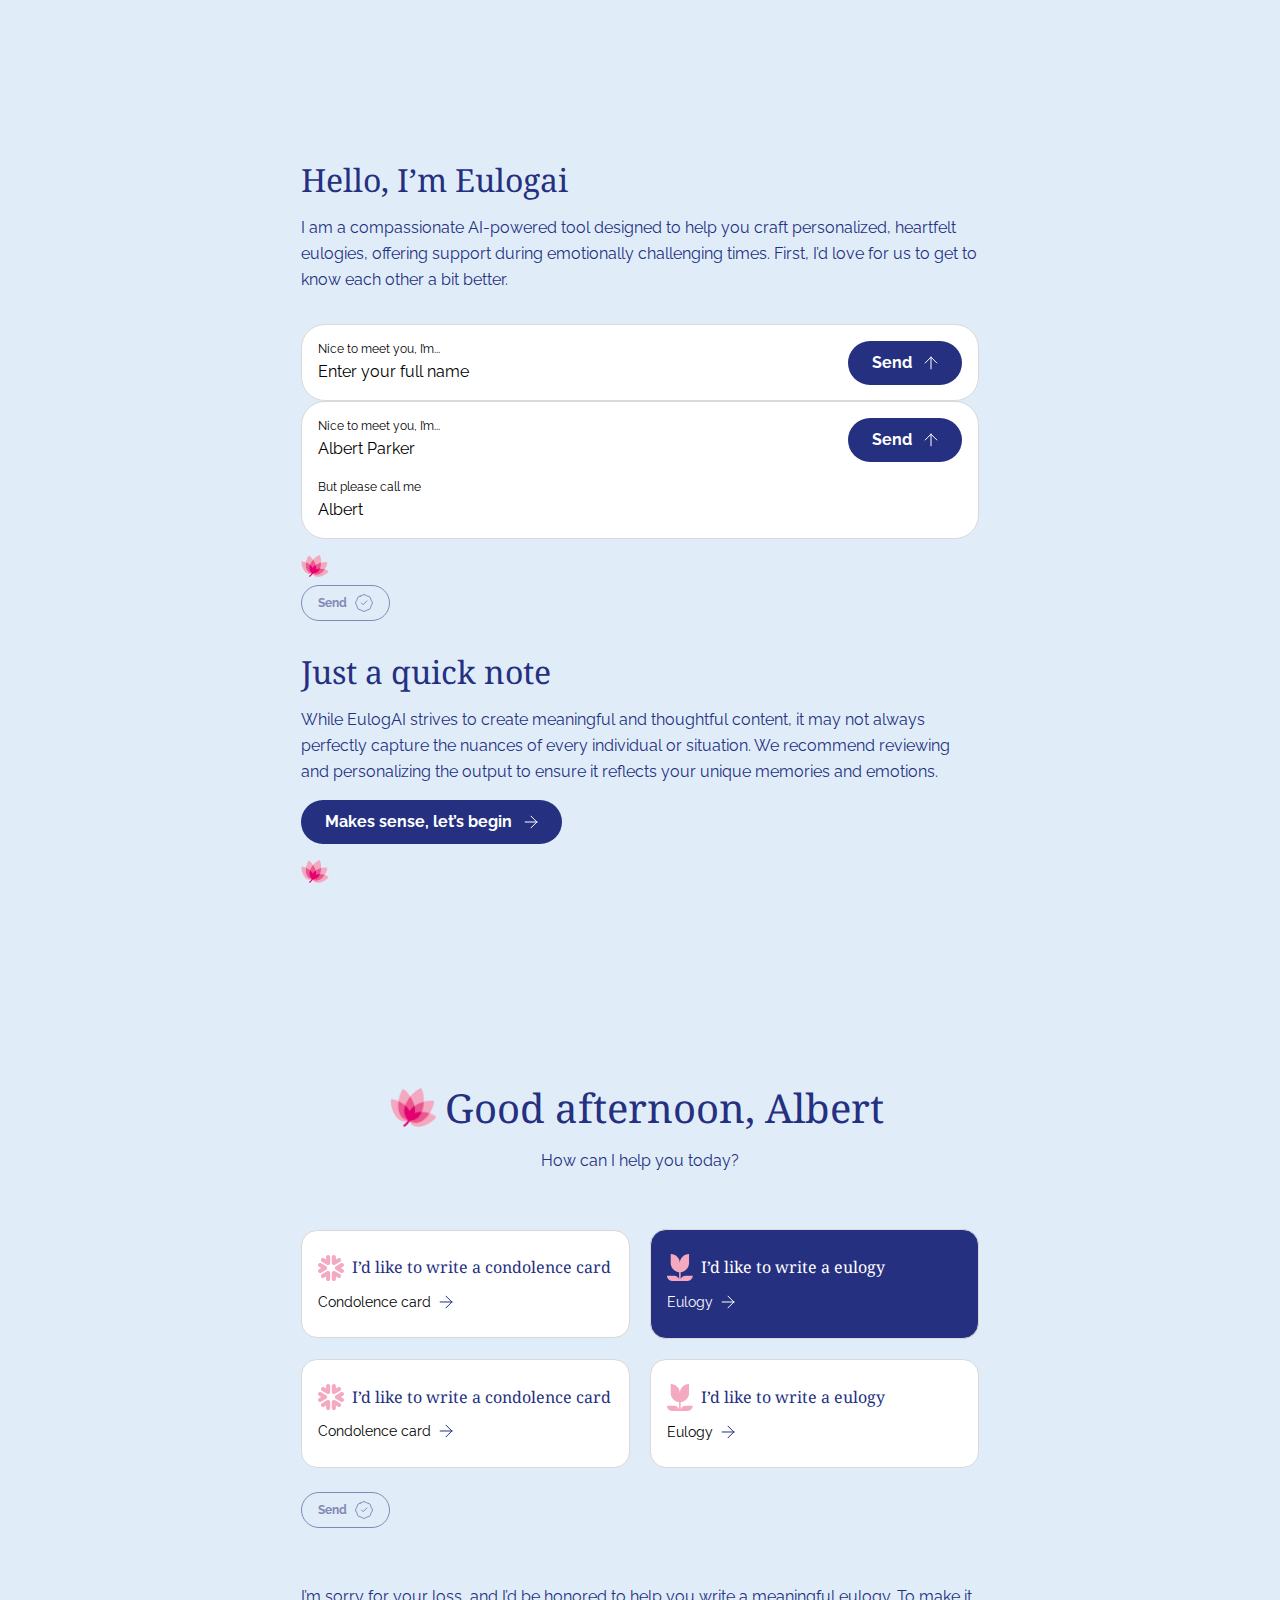
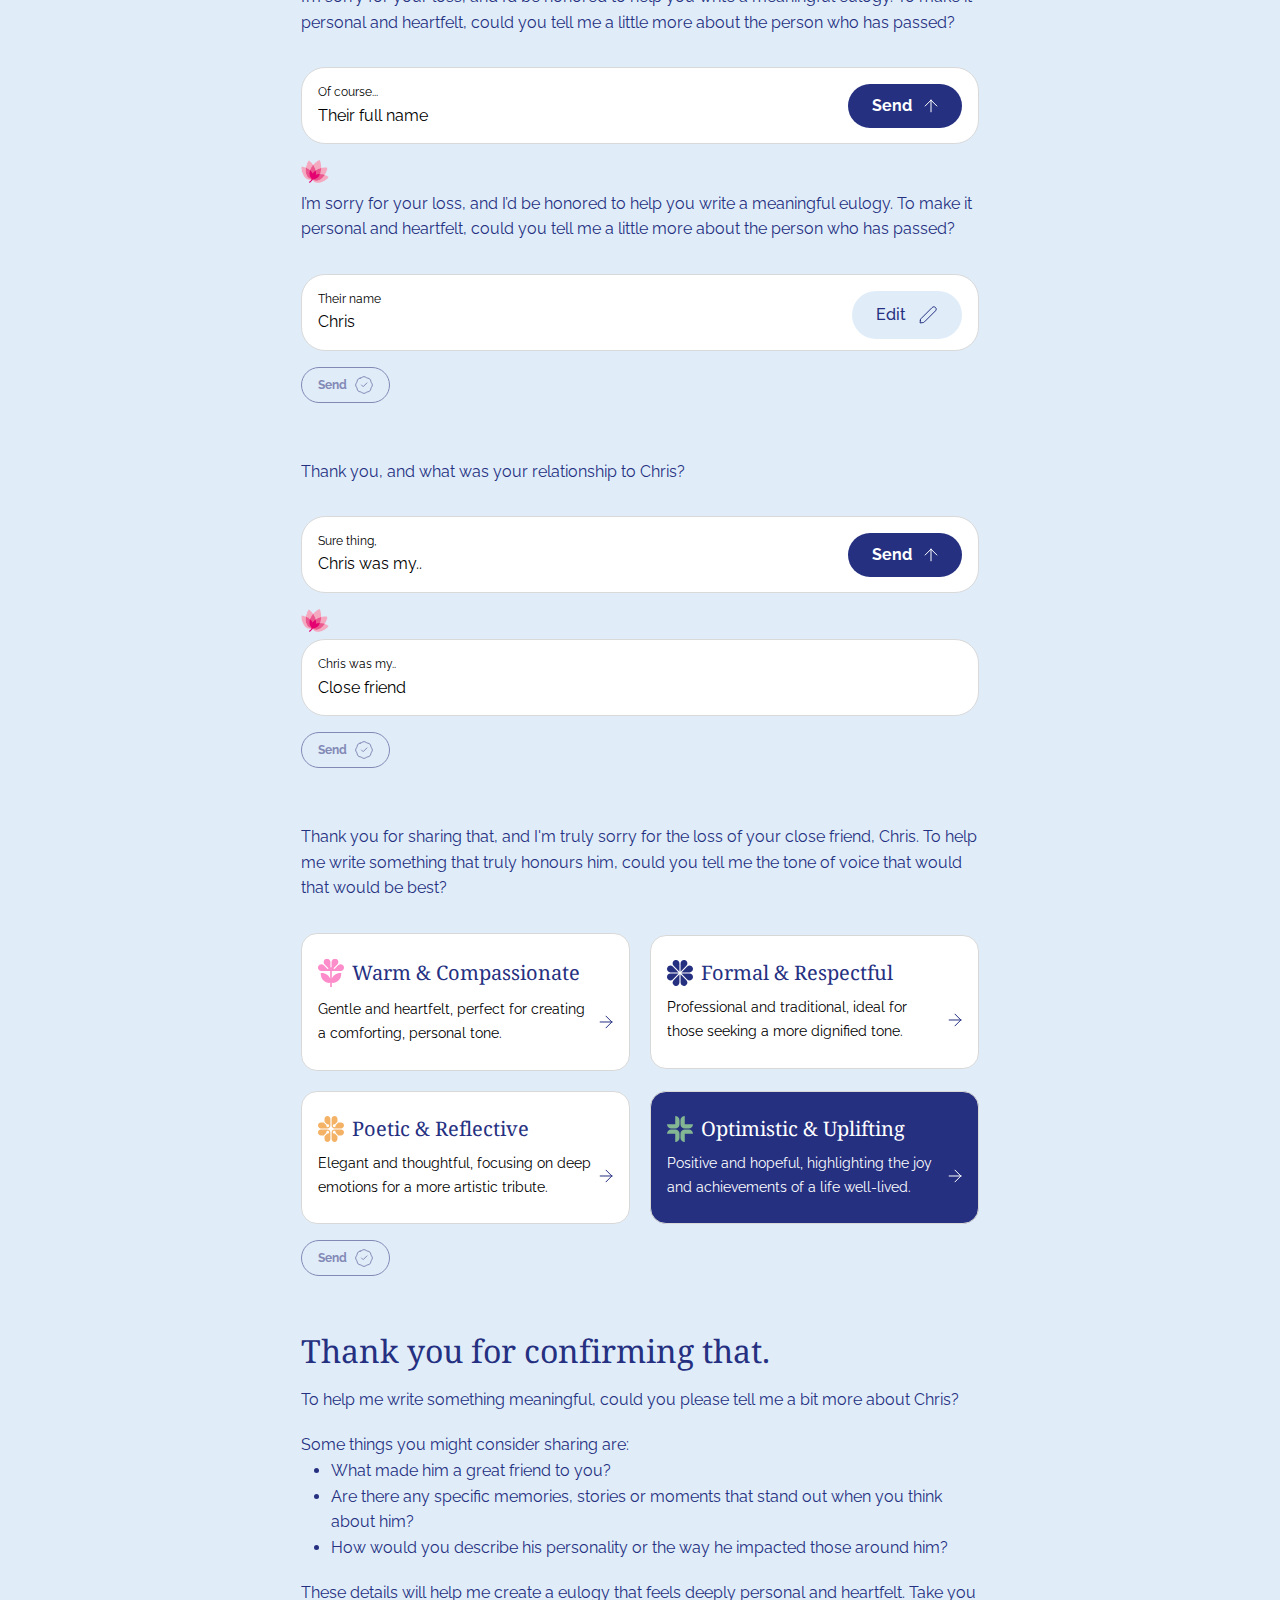
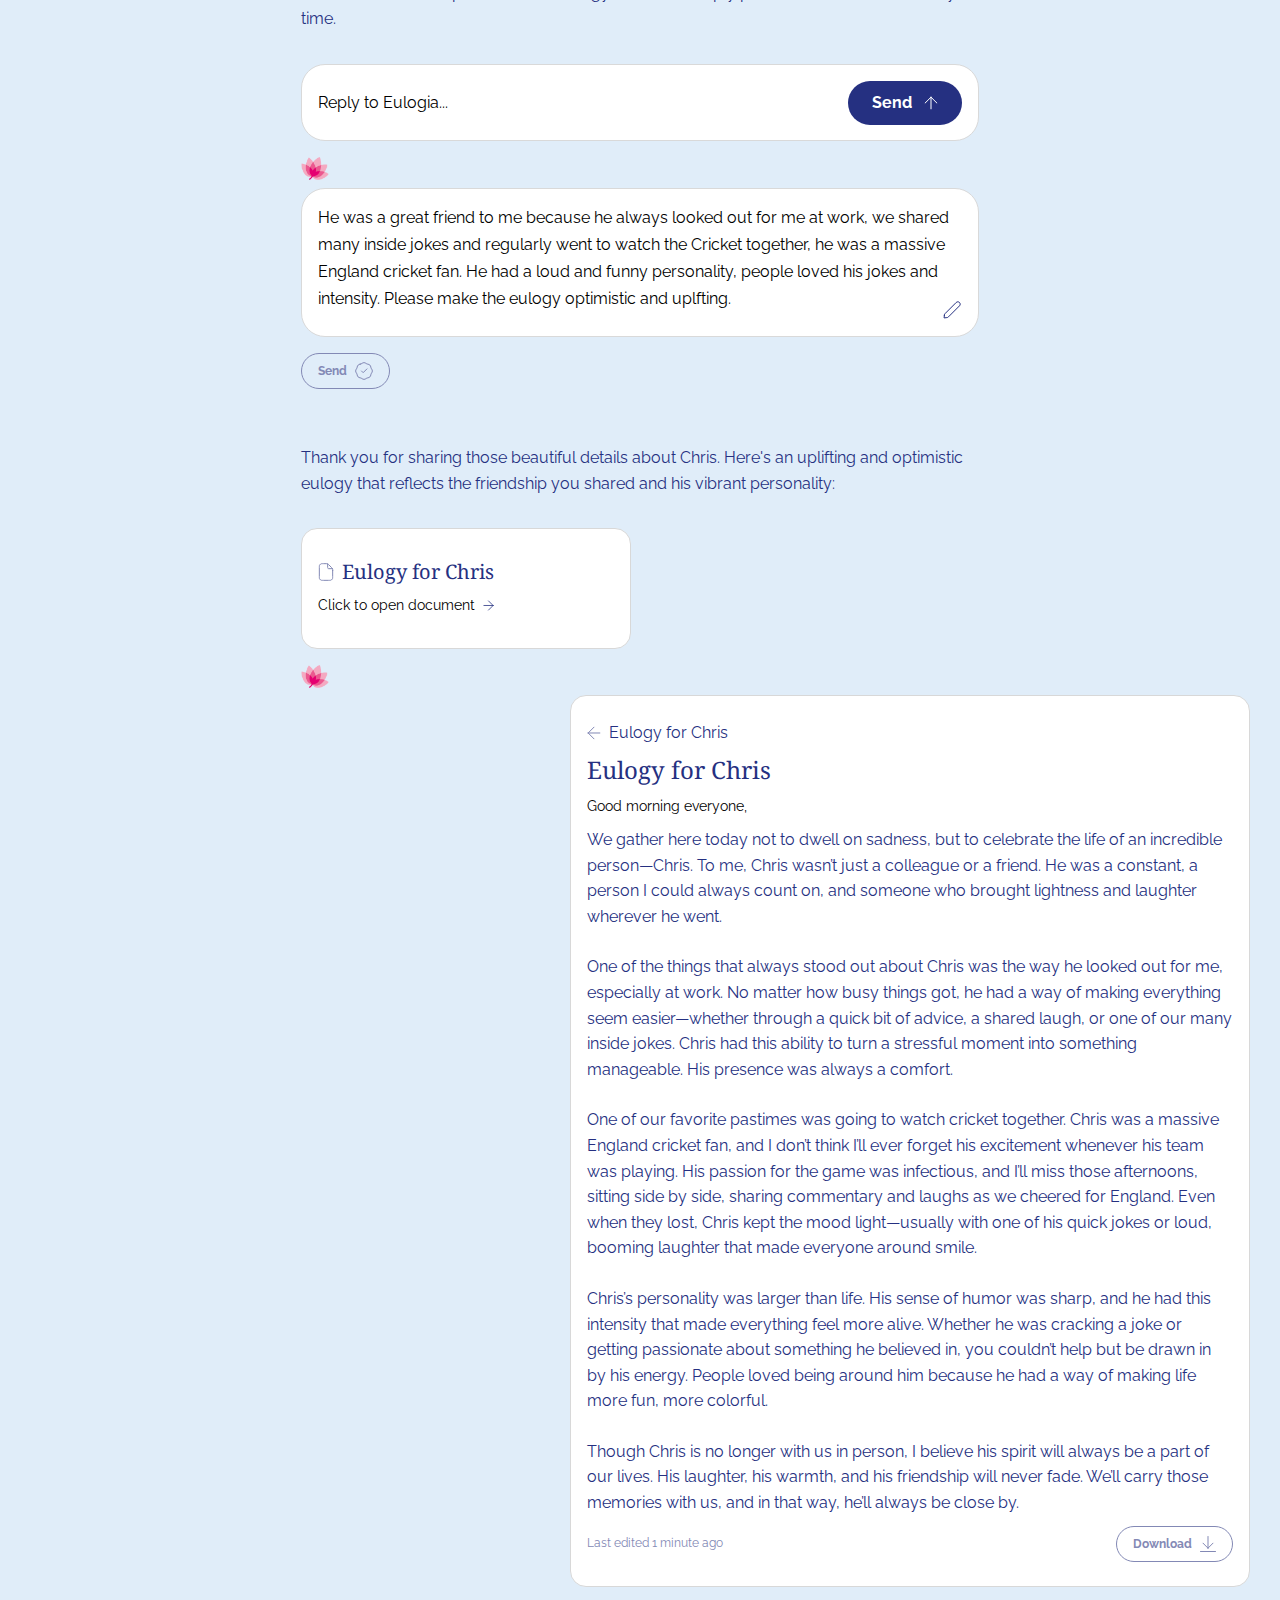
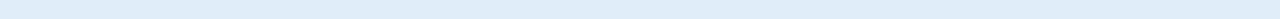
==== index.html @ 6eea588b "desktop done" ====
<!DOCTYPE html>
<html class="no-js" lang="en">
   <head>
      <meta charset="utf-8" />
      <meta http-equiv="x-ua-compatible" content="ie=edge" />
      <meta name="viewport" content="width=device-width, initial-scale=1" />
      <meta name="description" content="" />

      <!-- Site Title -->
      <title>Eulogai</title>

      <!-- Place favicon.ico in the root directory -->
      <link rel="shortcut icon" type="image/x-icon" href="" />

      <!-- CSS here -->
      <link rel="stylesheet" href="assets/css/main.css" />
   </head>

   <body>

      <main id="primary" class="site-main">
         <!-- start: eulogai-group -->
         <section class="eulogai-group">
            <div class="chat-wrapper">
               <div class="chat-inner">
                  <div class="chat-anim">
                     <div class="sec_title">
                        <h1 class="title">Hello, I’m Eulogai</h1>
                        <div class="desc">
                           <p>I am a compassionate AI-powered tool designed to help you craft personalized, heartfelt eulogies, offering support during emotionally challenging times. First, I’d love for us to get to know each other a bit better.</p>
                        </div>
                     </div>
                     <div class="form-group">
                        <div class="form_input">
                           <label for="name">Nice to meet you, I’m...</label>
                           <input type="text" name="name" id="name" placeholder="Enter your full name" required="">
                        </div>
                        <button class="anim-btn" type="submit">Send <img src="assets/images/icons/arrow-1.svg" alt="Icons"></button>
                     </div>
                     <div class="form-group group-2">
                        <div class="form_input">
                           <label for="nameTwo">Nice to meet you, I’m...</label>
                           <input type="text" name="nameTwo" id="nameTwo" placeholder="Albert Parker" required="">
                        </div>
                        <div class="form_input">
                           <label for="nameThree">But please call me</label>
                           <input type="text" name="nameThree" id="nameThree" placeholder="Albert" required="">
                        </div>
                        <button class="anim-btn" type="submit">Send <img src="assets/images/icons/arrow-1.svg" alt="Icons"></button>
                     </div>
                     <div class="chat_icons">
                        <img src="assets/images/icons/sec_icons.png" alt="Icons">
                     </div>
                  </div>
                  <div class="chat-anim">
                     <button class="save-btn" type="submit">Send <img src="assets/images/icons/icons-1.svg" alt="Icons"></button>
                     <div class="sec_title">
                        <h1 class="title">Just a quick note</h1>
                        <div class="desc">
                           <p>While EulogAI strives to create meaningful and thoughtful content, it may not always perfectly capture the nuances of every individual or situation. We recommend reviewing and personalizing the output to ensure it reflects your unique memories and emotions.</p>
                        </div>
                     </div>
                     <button class="anim-btn" type="submit">Makes sense, let’s begin<img src="assets/images/icons/arrow-2.svg" alt="Icons"></button>
                     <div class="chat_icons">
                        <img src="assets/images/icons/sec_icons.png" alt="Icons">
                     </div>
                     <div class="cart_box">
                        <div class="sec_title">
                           <h1 class="title"><img src="assets/images/icons/sec_icons.png" alt="Icons"> Good afternoon, Albert</h1>
                           <div class="desc">
                              <p>How can I help you today?</p>
                           </div>
                        </div>
                        <div class="cart-inner">
                           <div class="cart-item">
                              <h5 class="title"><img src="assets/images/icons/cart-1.svg" alt="Icons">I’d like to write a condolence card</h5>
                              <span class="cart-btn" type="submit">Condolence card <img src="assets/images/icons/arrow-3.svg" alt="Icons"></span>
                           </div>
                           <div class="cart-item active">
                              <h5 class="title"><img src="assets/images/icons/elugy.svg" alt="Icons">I’d like to write a eulogy</h5>
                              <span class="cart-btn" type="submit">Eulogy <img src="assets/images/icons/arrow-3.svg" alt="Icons"></span>
                           </div>
                           <div class="cart-item">
                              <h5 class="title"><img src="assets/images/icons/cart-1.svg" alt="Icons">I’d like to write a condolence card</h5>
                              <span class="cart-btn" type="submit">Condolence card <img src="assets/images/icons/arrow-3.svg" alt="Icons"></span>
                           </div>
                           <div class="cart-item">
                              <h5 class="title"><img src="assets/images/icons/elugy.svg" alt="Icons">I’d like to write a eulogy</h5>
                              <span class="cart-btn" type="submit">Eulogy <img src="assets/images/icons/arrow-3.svg" alt="Icons"></span>
                           </div>
                        </div>
                        <div class="cart-anim">
                           <button class="save-btn" type="submit">Send <img src="assets/images/icons/icons-1.svg" alt="Icons"></button>
                           <div class="desc">
                              <p>I’m sorry for your loss, and I’d be honored to help you write a meaningful eulogy. To make it personal and heartfelt, could you tell me a little more about the person who has passed?</p>
                           </div>
                           <div class="form-group">
                              <div class="form_input">
                                 <label for="nameFour">Of course...</label>
                                 <input type="text" name="nameFour" id="nameFour" placeholder="Their full name" required="">
                              </div>
                              <button class="anim-btn" type="submit">Send <img src="assets/images/icons/arrow-1.svg" alt="Icons"></button>
                           </div>
                           <div class="chat_icons">
                              <img src="assets/images/icons/sec_icons.png" alt="Icons">
                           </div>
                        </div>
                        <div class="cart-anim">
                           <div class="desc">
                              <p>I’m sorry for your loss, and I’d be honored to help you write a meaningful eulogy. To make it personal and heartfelt, could you tell me a little more about the person who has passed?</p>
                           </div>
                           <div class="form-group">
                              <div class="form_input">
                                 <label for="nameFour">Their name</label>
                                 <input type="text" name="nameFive" id="nameFive" placeholder="Chris" required="">
                              </div>
                              <button class="anim-btn style-2" type="submit">Edit <img src="assets/images/icons/edit.svg" alt="Icons"></button>
                           </div>
                           <button class="save-btn" type="submit">Send <img src="assets/images/icons/icons-1.svg" alt="Icons"></button>
                        </div>
                        <div class="cart-anim">
                           <div class="desc">
                              <p>Thank you, and what was your relationship to Chris?</p>
                           </div>
                           <div class="form-group">
                              <div class="form_input">
                                 <label for="nameSix">Sure thing,</label>
                                 <input type="text" name="nameSix" id="nameSix" placeholder="Chris was my.." required="">
                              </div>
                              <button class="anim-btn" type="submit">Send <img src="assets/images/icons/arrow-1.svg" alt="Icons"></button>
                           </div>
                           <div class="chat_icons">
                              <img src="assets/images/icons/sec_icons.png" alt="Icons">
                           </div>
                        </div>
                        <div class="cart-anim">
                           <div class="form-group">
                              <div class="form_input">
                                 <label for="nameSeven">Chris was my..</label>
                                 <input type="text" name="nameSeven" id="nameSeven" placeholder="Close friend" required="">
                              </div>
                           </div>
                           <button class="save-btn" type="submit">Send <img src="assets/images/icons/icons-1.svg" alt="Icons"></button>
                           <div class="desc">
                              <p>Thank you for sharing that, and I'm truly sorry for the loss of your close friend, Chris. To help me write something that truly honours him, could you tell me the tone of voice that would that would be best?</p>
                           </div>
                           <div class="cart-style-2">
                              <div class="cart-item">
                                 <h3 class="title"><img src="assets/images/icons/warm.svg" alt="Icons">Warm & Compassionate</h3>
                                 <div class="desc">
                                    Gentle and heartfelt, perfect for creating a comforting, personal tone. <img class="img-1" src="assets/images/icons/arrow-3.svg" alt="Icons">
                                 </div>
                              </div>
                              <div class="cart-item">
                                 <h3 class="title"><img src="assets/images/icons/formal.svg" alt="Icons">Formal & Respectful</h3>
                                 <div class="desc">
                                    Professional and traditional, ideal for those seeking a more dignified tone. <img class="img-1" src="assets/images/icons/arrow-3.svg" alt="Icons">
                                 </div>
                              </div>
                              <div class="cart-item">
                                 <h3 class="title"><img src="assets/images/icons/poetic.svg" alt="Icons">Poetic & Reflective</h3>
                                 <div class="desc">
                                    Elegant and thoughtful, focusing on deep emotions for a more artistic tribute. <img class="img-1" src="assets/images/icons/arrow-3.svg" alt="Icons">
                                 </div>
                              </div>
                              <div class="cart-item active">
                                 <h3 class="title"><img src="assets/images/icons/optimistic.svg" alt="Icons">Optimistic & Uplifting</h3>
                                 <div class="desc">
                                    Positive and hopeful, highlighting the joy and achievements of a life well-lived. <img class="img-1" src="assets/images/icons/arrow-3.svg" alt="Icons">
                                 </div>
                              </div>
                           </div>
                        </div>
                     </div>
                  </div>
                  <div class="chat-anim">
                     <button class="save-btn" type="submit">Send <img src="assets/images/icons/icons-1.svg" alt="Icons"></button>
                     <div class="sec_title">
                        <h1 class="title">Thank you for confirming that.</h1>
                     </div>
                     <div class="chat-content">
                        <div class="desc">
                           <p>To help me write something meaningful, could you please tell me a bit more about Chris?</p>
                           <p>Some things you might consider sharing are:</p>
                           <ul>
                              <li>What made him a great friend to you?</li>
                              <li>Are there any specific memories, stories or moments that stand out when you think about him?</li>
                              <li>How would you describe his personality or the way he impacted those around him?</li>
                           </ul>
                           <p>These details will help me create a eulogy that feels deeply personal and heartfelt. Take you time.</p>
                        </div>
                     </div>
                     <div class="form-group">
                        <div class="form_input">
                           <input type="text" name="nameEight" id="nameEight" placeholder="Reply to Eulogia..." required="">
                        </div>
                        <button class="anim-btn" type="submit">Send <img src="assets/images/icons/arrow-1.svg" alt="Icons"></button>
                     </div>
                     <div class="chat_icons">
                        <img src="assets/images/icons/sec_icons.png" alt="Icons">
                     </div>
                  </div>
                  <div class="chat-anim">
                     <div class="form-group">
                        <textarea name="text">He was a great friend to me because he always looked out for me at work, we shared many inside jokes and regularly went to watch the Cricket together, he was a massive England cricket fan. He had a loud and funny personality, people loved his jokes and intensity. Please make the eulogy optimistic and uplfting.</textarea>
                        <img src="assets/images/icons/edit.svg" alt="Icons">
                     </div>
                  </div>
                  <div class="chat-anim">
                     <button class="save-btn" type="submit">Send <img src="assets/images/icons/icons-1.svg" alt="Icons"></button>
                     <div class="desc">
                        <p>Thank you for sharing those beautiful details about Chris. Here's an uplifting and optimistic eulogy that reflects the friendship you shared and his vibrant personality:</p>
                     </div>
                     <div class="document-box">
                        <h3 class="title"><img src="assets/images/icons/document.svg" alt="Icons">Eulogy for Chris</h3>
                        <span>Click to open document <img src="assets/images/icons/arrow-3.svg" alt="Icons"></span>
                     </div>
                     <div class="chat_icons">
                        <img src="assets/images/icons/sec_icons.png" alt="Icons">
                     </div>
                  </div>       
               </div>
               <div class="cart-inner-two">
                  <div class="chat-anim-two">
                     <div class="top-header">
                        <span><img src="assets/images/icons/arrow-4.svg" alt="Icons">Eulogy for Chris</span>
                        <h2 class="title">Eulogy for Chris</h2>
                        <span class="sub-title">Good morning everyone,</span>
                     </div>
                     <div class="anim-text">
                        <div class="desc">
                           <p>We gather here today not to dwell on sadness, but to celebrate the life of an incredible person—Chris. To me, Chris wasn’t just a colleague or a friend. He was a constant, a person I could always count on, and someone who brought lightness and laughter wherever he went.</p>
                           <p>One of the things that always stood out about Chris was the way he looked out for me, especially at work. No matter how busy things got, he had a way of making everything seem easier—whether through a quick bit of advice, a shared laugh, or one of our many inside jokes. Chris had this ability to turn a stressful moment into something manageable. His presence was always a comfort.</p>
                           <p>One of our favorite pastimes was going to watch cricket together. Chris was a massive England cricket fan, and I don’t think I’ll ever forget his excitement whenever his team was playing. His passion for the game was infectious, and I’ll miss those afternoons, sitting side by side, sharing commentary and laughs as we cheered for England. Even when they lost, Chris kept the mood light—usually with one of his quick jokes or loud, booming laughter that made everyone around smile.</p>
                           <p>Chris’s personality was larger than life. His sense of humor was sharp, and he had this intensity that made everything feel more alive. Whether he was cracking a joke or getting passionate about something he believed in, you couldn’t help but be drawn in by his energy. People loved being around him because he had a way of making life more fun, more colorful.</p>
                           <p>Though Chris is no longer with us in person, I believe his spirit will always be a part of our lives. His laughter, his warmth, and his friendship will never fade. We’ll carry those memories with us, and in that way, he’ll always be close by.</p>
                        </div>
                     </div>
                     <div class="bottom-text">
                        <span>Last edited 1 minute ago</span>
                        <button class="save-btn style-2" type="submit">Download <img src="assets/images/icons/down.svg" alt="Icons"></button>
                     </div>
                  </div>
               </div>
            </div>
         </section>
         <!-- end: eulogai-group -->
      </main>

      <!-- JS here -->
      <script src="assets/js/main.js"></script>
   </body>
</html>
---- assets/css/main.css ----
/**----------------------------------------
START: Theme Default CSS
----------------------------------------*/
@import url("https://fonts.googleapis.com/css2?family=Noto+Serif+Georgian:wght@100..900&family=Raleway:ital,wght@0,100..900;1,100..900&display=swap");
:root {
  /**
     @Font-Family Declaration
   */
  --tj-ff-body: 'Raleway', sans-serif;
  --tj-ff-heading: 'Noto Serif Georgian', serif;
  --tj-ff-p: 'Raleway', sans-serif;
  --tj-ff-fontawesome: "Font Awesome 6 Pro";
  /**
     @Font-weight Declaration
   */
  --tj-fw-normal: normal;
  --tj-fw-thin: 100;
  --tj-fw-elight: 200;
  --tj-fw-light: 300;
  --tj-fw-regular: 400;
  --tj-fw-medium: 500;
  --tj-fw-sbold: 600;
  --tj-fw-bold: 700;
  --tj-fw-ebold: 800;
  --tj-fw-black: 900;
  /**
     @Font-Size Declaration
   */
  --tj-fs-body: 16px;
  --tj-fs-p: 16px;
  --tj-fs-h1: 32px;
  --tj-fs-h2: 24px;
  --tj-fs-h3: 20px;
  --tj-fs-h4: 16px;
  --tj-fs-h5: 16px;
  --tj-fs-h6: 16px;
  /**
     @Color Declaration
   */
  --tj-color-common-white: #ffffff;
  --tj-color-common-black: #000000;
  --tj-color-heading-primary: #253081;
  --tj-color-text-body: #253081;
  --tj-color-theme-primary: #253081;
  --tj-color-theme-bg: #E0EDF9;
  --tj-color-theme-bg-2: #E0EDF9;
  --tj-color-grey-1: #8389B5;
  --tj-color-border-1: #D9D9D9;
  --tj-color-border-2: #D8D8D8;
}

* {
  margin: 0;
  padding: 0;
  box-sizing: border-box;
}

/**
  Typography CSS
*/
body {
  font-family: var(--tj-ff-body);
  font-size: var(--tj-fs-body);
  font-weight: normal;
  color: var(--tj-color-text-body);
  background-color: var(--tj-color-theme-bg);
  line-height: 1.6;
}

a {
  text-decoration: none;
}

h1,
h2,
h3,
h4,
h5,
h6 {
  font-family: var(--tj-ff-heading);
  color: var(--tj-color-heading-primary);
  margin-top: 0px;
  font-weight: var(--tj-fw-regular);
  line-height: 1.2;
  -webkit-transition: all 0.3s ease-in-out 0s;
  -moz-transition: all 0.3s ease-in-out 0s;
  -ms-transition: all 0.3s ease-in-out 0s;
  -o-transition: all 0.3s ease-in-out 0s;
  transition: all 0.3s ease-in-out 0s;
}

h1 {
  font-size: var(--tj-fs-h1);
}

h2 {
  font-size: var(--tj-fs-h2);
}

h3 {
  font-size: var(--tj-fs-h3);
}

h4 {
  font-size: var(--tj-fs-h4);
}

h5 {
  font-size: var(--tj-fs-h5);
}

h6 {
  font-size: var(--tj-fs-h6);
}

h1 a,
h2 a,
h3 a,
h4 a,
h5 a,
h6 a {
  font-size: inherit;
  color: inherit;
  font-weight: inherit;
  line-height: inherit;
  display: block;
}

h1:hover a,
h2:hover a,
h3:hover a,
h4:hover a,
h5:hover a,
h6:hover a {
  font-size: inherit;
  color: inherit;
  font-weight: inherit;
}

ul {
  margin: 0px;
  padding: 0px;
}

a:focus,
.button:focus {
  text-decoration: none;
  outline: none;
}

a:focus,
a:hover {
  color: inherit;
  text-decoration: none;
}

a,
button {
  color: var(--tj-color-theme-primary);
  outline: none;
  border: none;
  background: transparent;
}

button:hover {
  cursor: pointer;
}

button:focus,
button:focus:not(:focus-visible) {
  outline: 0;
  box-shadow: 0 0 0;
}

.uppercase {
  text-transform: uppercase;
}

.capitalize {
  text-transform: capitalize;
}

::-webkit-scrollbar {
  height: 4px;
  width: 4px;
  background: transparent;
}

::-webkit-scrollbar-thumb {
  background: var(--tj-color-theme-primary);
  -webkit-border-radius: 1ex;
  -webkit-box-shadow: 0px 0px 0px rgba(0, 0, 0, 0.75);
}

::-webkit-scrollbar-corner {
  background: transparent;
}

*::-moz-selection {
  background: var(--tj-color-common-black);
  color: var(--tj-color-common-white);
  text-shadow: none;
}

::-moz-selection {
  background: var(--tj-color-common-black);
  color: var(--tj-color-common-white);
  text-shadow: none;
}

::selection {
  background: var(--tj-color-common-black);
  color: var(--tj-color-common-white);
  text-shadow: none;
}

*::-webkit-input-placeholder {
  color: var(--tj-color-common-black);
  font-size: var(--tj-fs-body);
  opacity: 1;
}
*:-moz-placeholder {
  color: var(--tj-color-common-black);
  font-size: var(--tj-fs-body);
  opacity: 1;
}
*::-moz-placeholder {
  color: var(--tj-color-common-black);
  font-size: var(--tj-fs-body);
  opacity: 1;
}
*:-ms-input-placeholder {
  color: var(--tj-color-common-black);
  font-size: var(--tj-fs-body);
  opacity: 1;
}
*::placeholder {
  color: var(--tj-color-common-black);
  font-size: var(--tj-fs-body);
  opacity: 1;
}

/**
 	Common Classes CSS
*/
img {
  max-width: 100%;
}

.w-img img {
  width: 100%;
}

.m-img img {
  max-width: 100%;
}

.fix {
  overflow: hidden;
}

/**
  Buttons CSS
*/
.anim-btn {
  display: inline-flex;
  align-items: center;
  gap: 12px;
  font-size: 16px;
  font-weight: var(--tj-fw-bold);
  font-family: var(--tj-ff-body);
  color: var(--tj-color-common-white);
  background-color: var(--tj-color-theme-primary);
  border-radius: 400px;
  padding: 14px 24px;
  line-height: 1;
}
.anim-btn.style-2 {
  font-size: 16px;
  font-weight: var(--tj-fw-medium);
  background: var(--tj-color-theme-bg-2);
  color: var(--tj-color-heading-primary);
}

.save-btn {
  display: inline-flex;
  align-items: center;
  gap: 8px;
  font-size: 12px;
  font-weight: var(--tj-fw-bold);
  color: var(--tj-color-grey-1);
  font-family: var(--tj-ff-body);
  background-color: transparent;
  border-radius: 400px;
  border: 1px solid var(--tj-color-grey-1);
  padding: 8px 16px;
  line-height: 1;
}
.save-btn.style-2 {
  padding: 9px 16px;
}

/**----------------------------------------
START: Theme Group CSS
----------------------------------------*/
.eulogai-group {
  padding: 161px 30px 32px;
}

.chat-inner {
  max-width: 678px;
  width: 100%;
  margin-left: auto;
  margin-right: auto;
}
.chat-inner .chat-anim:nth-child(2) .sec_title {
  margin-top: 32px;
  margin-bottom: 16px;
}
.chat-inner .chat-anim:nth-child(2) .cart_box .sec_title {
  margin-bottom: 56px;
}
.chat-inner .chat-anim:nth-child(3) .save-btn {
  margin-bottom: 56px;
}
.chat-inner .chat-anim:nth-child(3) .sec_title {
  margin-bottom: 16px;
}
.chat-inner .chat-anim:nth-child(3) .form-group {
  padding: 25px 16px;
}
.chat-inner .chat-anim:nth-child(4) .form-group {
  margin-bottom: 16px;
  position: relative;
  z-index: 1;
}
.chat-inner .chat-anim:nth-child(4) .form-group img {
  position: absolute;
  bottom: 16px;
  right: 16px;
}
.chat-inner .chat-anim:nth-child(5) .save-btn {
  margin-bottom: 56px;
}

.cart-inner-two {
  max-width: 680px;
  width: 100%;
  margin-left: auto;
  background: var(--tj-color-common-white);
  border: 1px solid var(--tj-color-border-2);
  border-radius: 16px;
  padding: 24px 16px;
}

.chat-anim {
  width: 100%;
}
.chat-anim .sec_title {
  margin-bottom: 32px;
}
.chat-anim .chat_icons {
  max-width: 28px;
  width: 100%;
  margin-top: 16px;
}
.chat-anim .chat-content {
  margin-bottom: 32px;
}
.chat-anim .chat-content .desc p:first-child {
  margin-bottom: 20px;
}
.chat-anim .chat-content .desc p:last-child {
  margin-top: 20px;
}
.chat-anim .chat-content .desc ul {
  padding-left: 30px;
}
.chat-anim .chat-content .chat-list {
  margin-bottom: 20px;
  padding-left: 30px;
}
.chat-anim .chat-content .chat-list ul {
  margin: 0;
  padding: 0;
}
.chat-anim .form-group.group-2 .form_input:nth-child(1) {
  margin-bottom: 16px;
}
.chat-anim textarea {
  width: 100%;
  min-height: 110px;
  border: none;
  resize: none;
  font-size: 16px;
  font-family: var(--tj-ff-body);
  color: var(--tj-color-common-black);
  line-height: 1.7;
}
.chat-anim textarea:focus {
  outline: none;
}
.chat-anim .document-box {
  max-width: 330px;
  width: 100%;
  background: var(--tj-color-common-white);
  border: 1px solid var(--tj-color-border-2);
  border-radius: 16px;
  padding: 31px 16px;
  margin-top: 32px;
}
.chat-anim .document-box .title {
  display: flex;
  gap: 8px;
  align-items: center;
  margin-bottom: 10px;
}
.chat-anim .document-box span {
  display: flex;
  align-items: center;
  gap: 8px;
  font-size: 14px;
  font-family: var(--tj-ff-body);
  color: var(--tj-color-common-black);
}
.chat-anim .document-box span img {
  max-width: 11px;
  width: 100%;
}

.chat-anim-two .top-header span {
  display: flex;
  align-items: center;
  gap: 8px;
  margin-bottom: 10px;
}
.chat-anim-two .top-header .title {
  margin-bottom: 10px;
}
.chat-anim-two .top-header .sub-title {
  font-size: 14px;
  color: var(--tj-color-common-black);
}
.chat-anim-two .anim-text .desc p {
  margin-bottom: 25px;
}
.chat-anim-two .anim-text .desc p:last-child {
  margin-bottom: 0;
}
.chat-anim-two .bottom-text {
  display: flex;
  align-items: center;
  justify-content: space-between;
  margin-top: 10px;
}
.chat-anim-two .bottom-text span {
  color: var(--tj-color-grey-1);
  font-size: 12px;
}

.cart_box {
  padding-top: 161px;
  padding-bottom: 16px;
}
.cart_box .sec_title {
  max-width: 500px;
  width: 100%;
  margin-left: auto;
  margin-right: auto;
  text-align: center;
}
.cart_box .sec_title .title {
  display: flex;
  align-items: center;
  gap: 8px;
  font-size: 40px;
}
.cart_box .sec_title .title img {
  max-width: 47px;
  width: 100%;
}
.cart_box .cart-inner {
  display: flex;
  flex-wrap: wrap;
  align-items: center;
  column-gap: 20px;
  row-gap: 20px;
  margin-bottom: 24px;
}

.cart-anim .desc {
  margin-bottom: 32px;
}
.cart-anim .save-btn {
  margin-bottom: 56px;
}
.cart-anim .form-group {
  margin-bottom: 16px;
}
.cart-anim .form-group .form_input {
  margin-bottom: 0;
}
.cart-anim .cart-style-2 {
  display: flex;
  flex-wrap: wrap;
  flex-wrap: wrap;
  align-items: center;
  column-gap: 20px;
  row-gap: 20px;
}
.cart-anim .cart-style-2 .cart-item .desc {
  display: flex;
  align-items: center;
  gap: 8px;
  font-size: 14px;
  color: var(--tj-color-common-black);
  line-height: 1.7;
  margin-bottom: 0;
}
.cart-anim .cart-style-2 .cart-item.active {
  background: var(--tj-color-theme-primary);
}
.cart-anim .cart-style-2 .cart-item.active .desc {
  color: var(--tj-color-common-white);
}
.cart-anim .cart-style-2 .cart-item.active .img-1 {
  filter: brightness(0) invert(1);
}

.cart-item {
  max-width: 329px;
  width: 100%;
  background: var(--tj-color-common-white);
  border: 1px solid var(--tj-color-border-2);
  border-radius: 16px;
  padding: 24px 16px;
}
.cart-item .title {
  display: flex;
  gap: 8px;
  align-items: center;
  margin-bottom: 10px;
}
.cart-item .title img {
  max-width: 26px;
  width: 100%;
}
.cart-item .cart-btn {
  display: flex;
  align-items: center;
  gap: 8px;
  font-size: 14px;
  color: var(--tj-color-common-black);
  font-family: var(--tj-ff-body);
}
.cart-item.active {
  background: var(--tj-color-theme-primary);
}
.cart-item.active .title {
  color: var(--tj-color-common-white);
}
.cart-item.active .cart-btn {
  color: var(--tj-color-common-white);
}
.cart-item.active .cart-btn img {
  filter: brightness(0) invert(1);
}

/* !END: Theme Group CSS */
/**----------------------------------------
START: Theme Section Title CSS
----------------------------------------*/
.sec_title .title {
  margin-bottom: 16px;
}

/* !END: Theme Section Title CSS */
/**----------------------------------------
START: Theme Form CSS
----------------------------------------*/
.form-group {
  position: relative;
  background: var(--tj-color-common-white);
  border: 1px solid var(--tj-color-border-1);
  border-radius: 24px;
  padding: 15px 16px 15px;
  z-index: 1;
}
.form-group .form_input input[type=text] {
  font-size: 16px;
  font-family: var(--tj-ff-body);
  color: var(--tj-color-common-black);
  padding: 0px;
  border: none;
  width: 100%;
  padding-right: 125px;
  background-color: transparent;
}
.form-group .form_input input[type=text]::-ms-input-placeholder {
  color: var(--tj-color-common-black);
  font-size: 16px;
}
.form-group .form_input input[type=text]::placeholder {
  color: var(--tj-color-common-black);
  font-size: 16px;
}
.form-group .form_input input[type=text]:focus {
  outline: none;
}
.form-group .anim-btn {
  position: absolute;
  right: 16px;
  top: 16px;
}

label {
  display: block;
  font-size: 12px;
  color: var(--tj-color-common-black);
}

/* !END: Theme Form CSS */
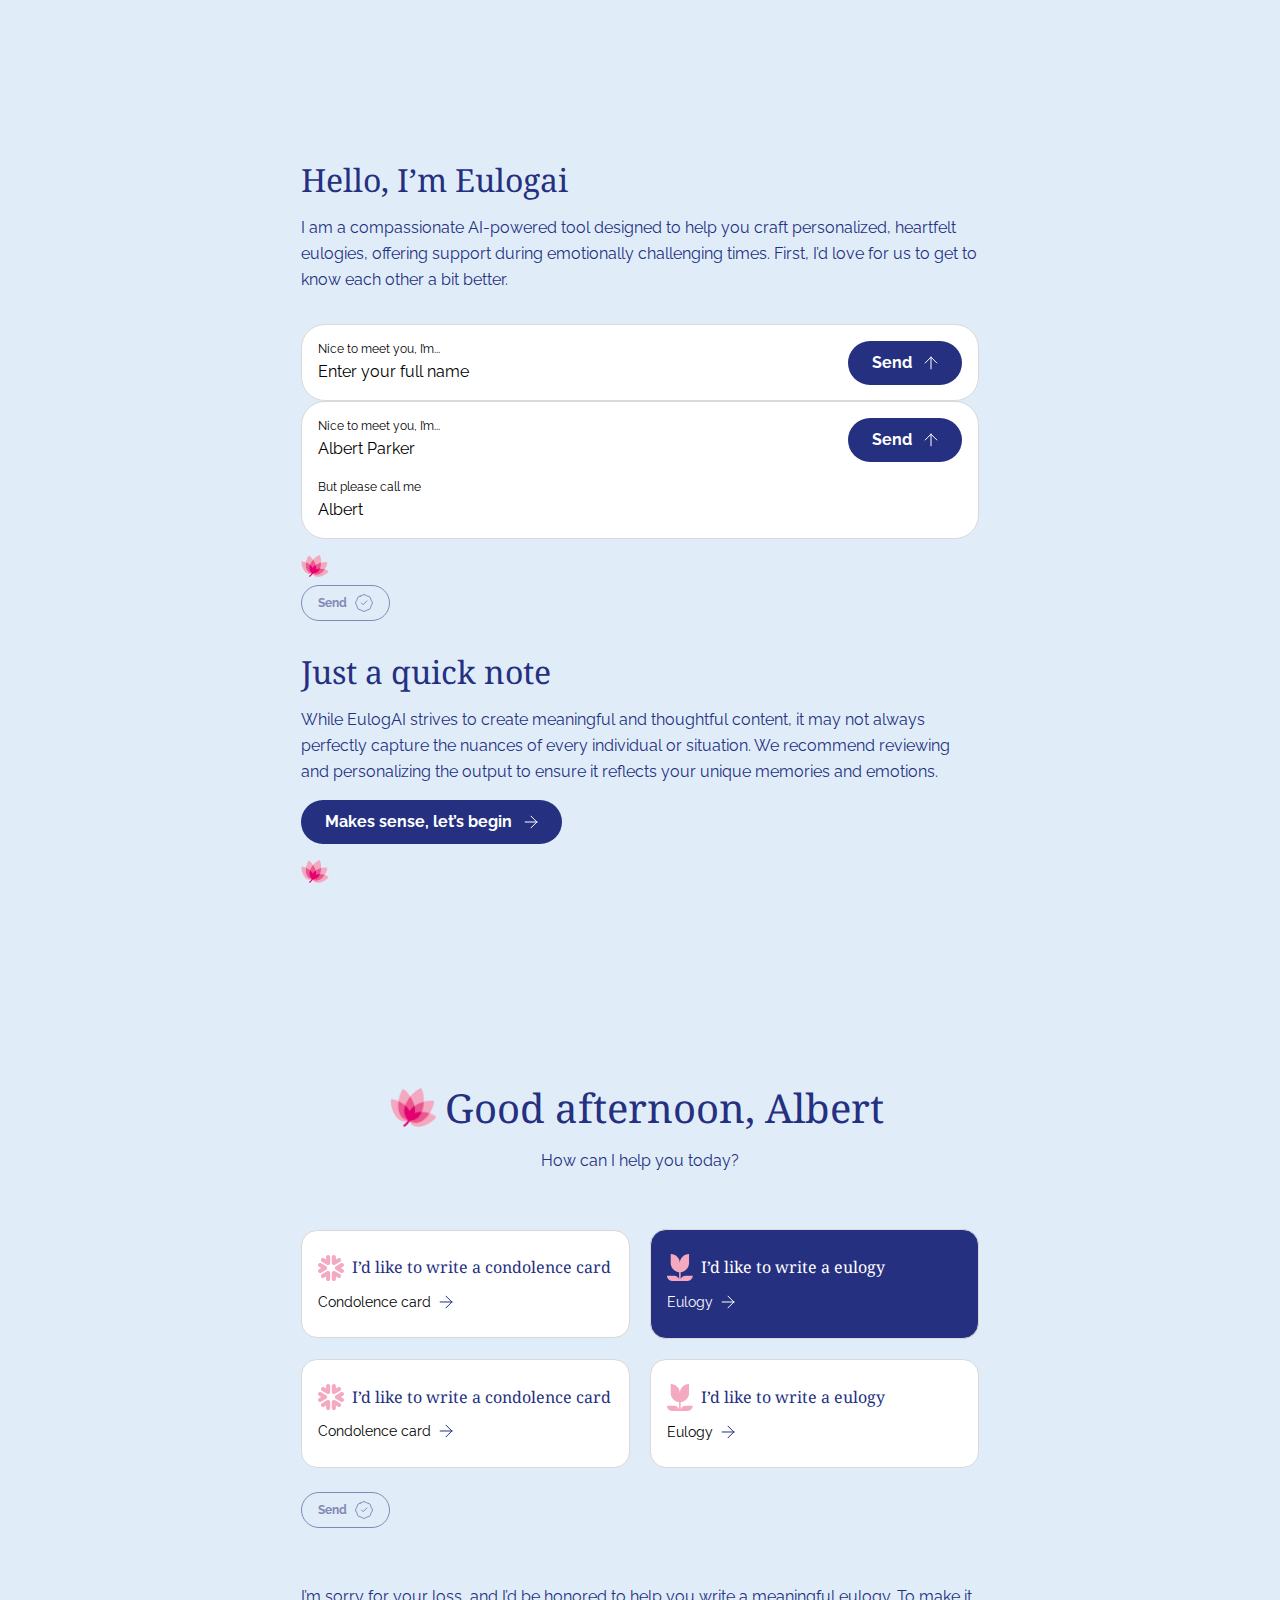
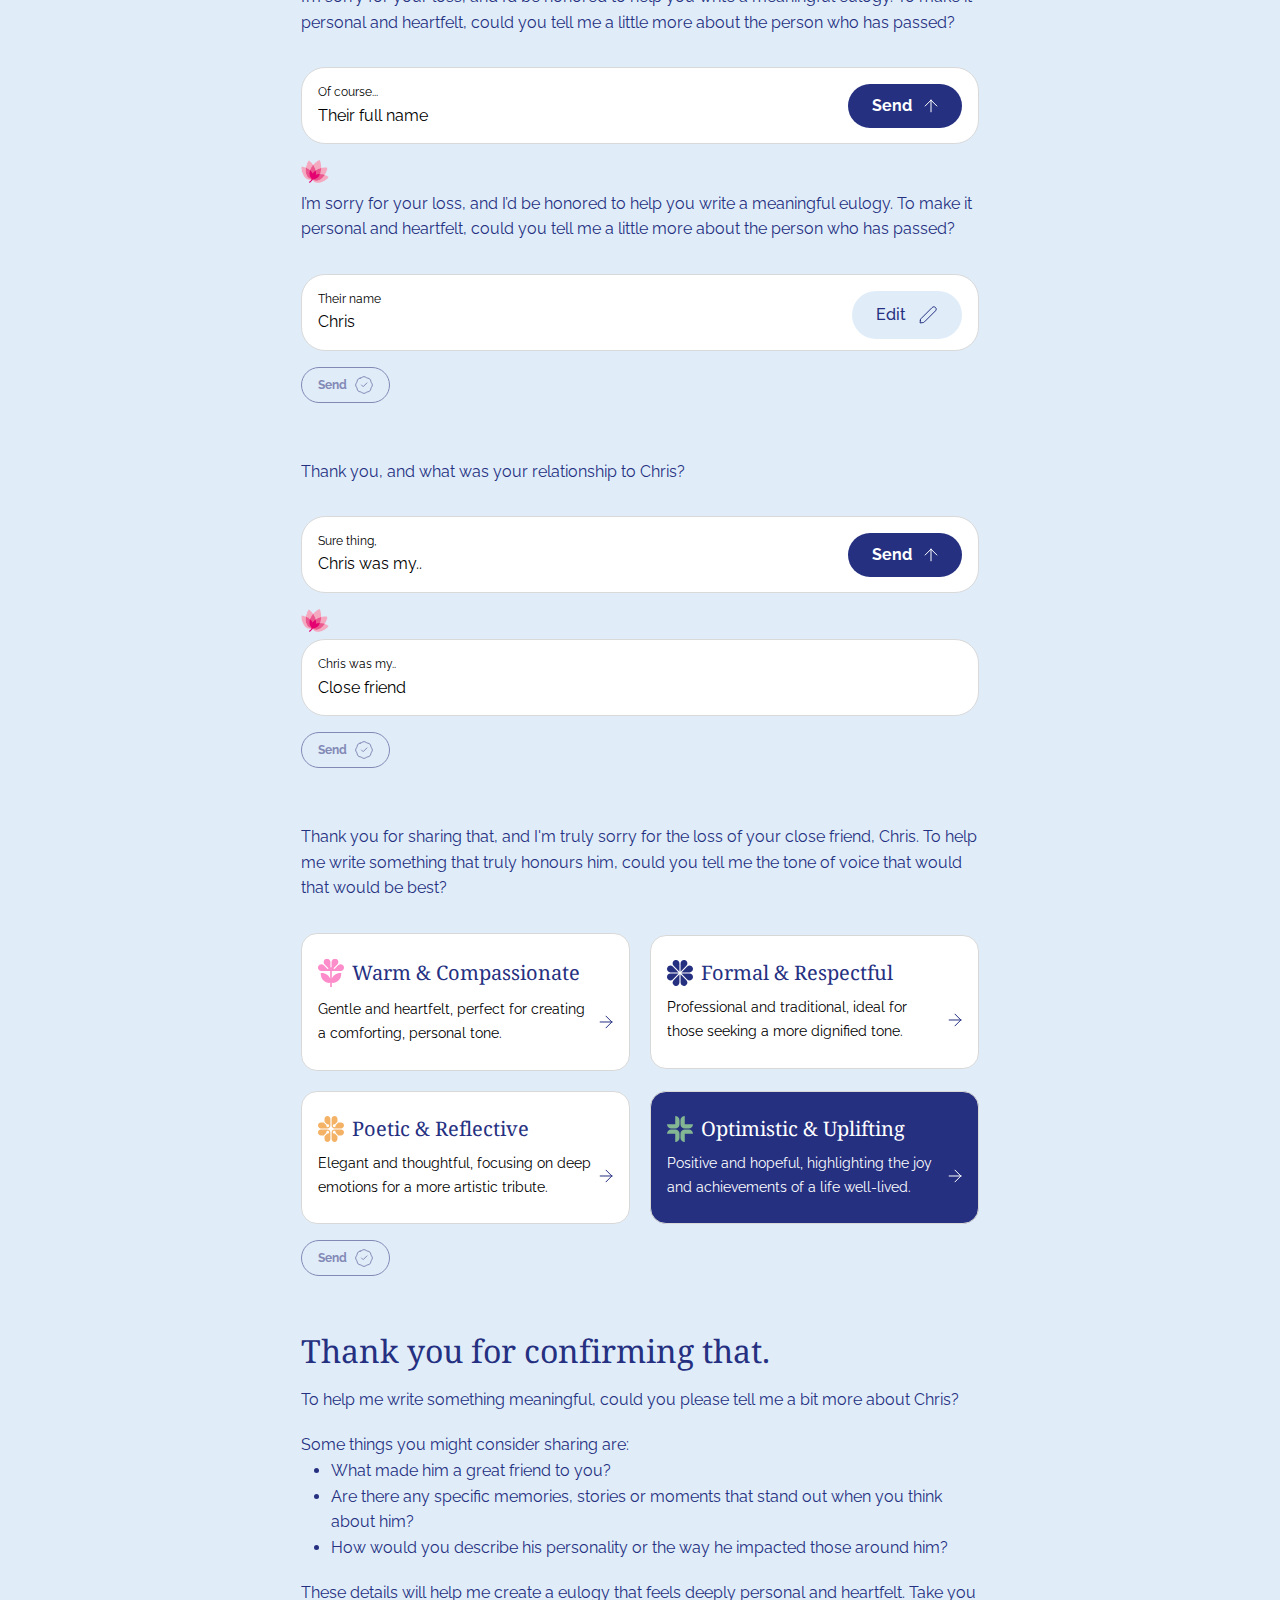
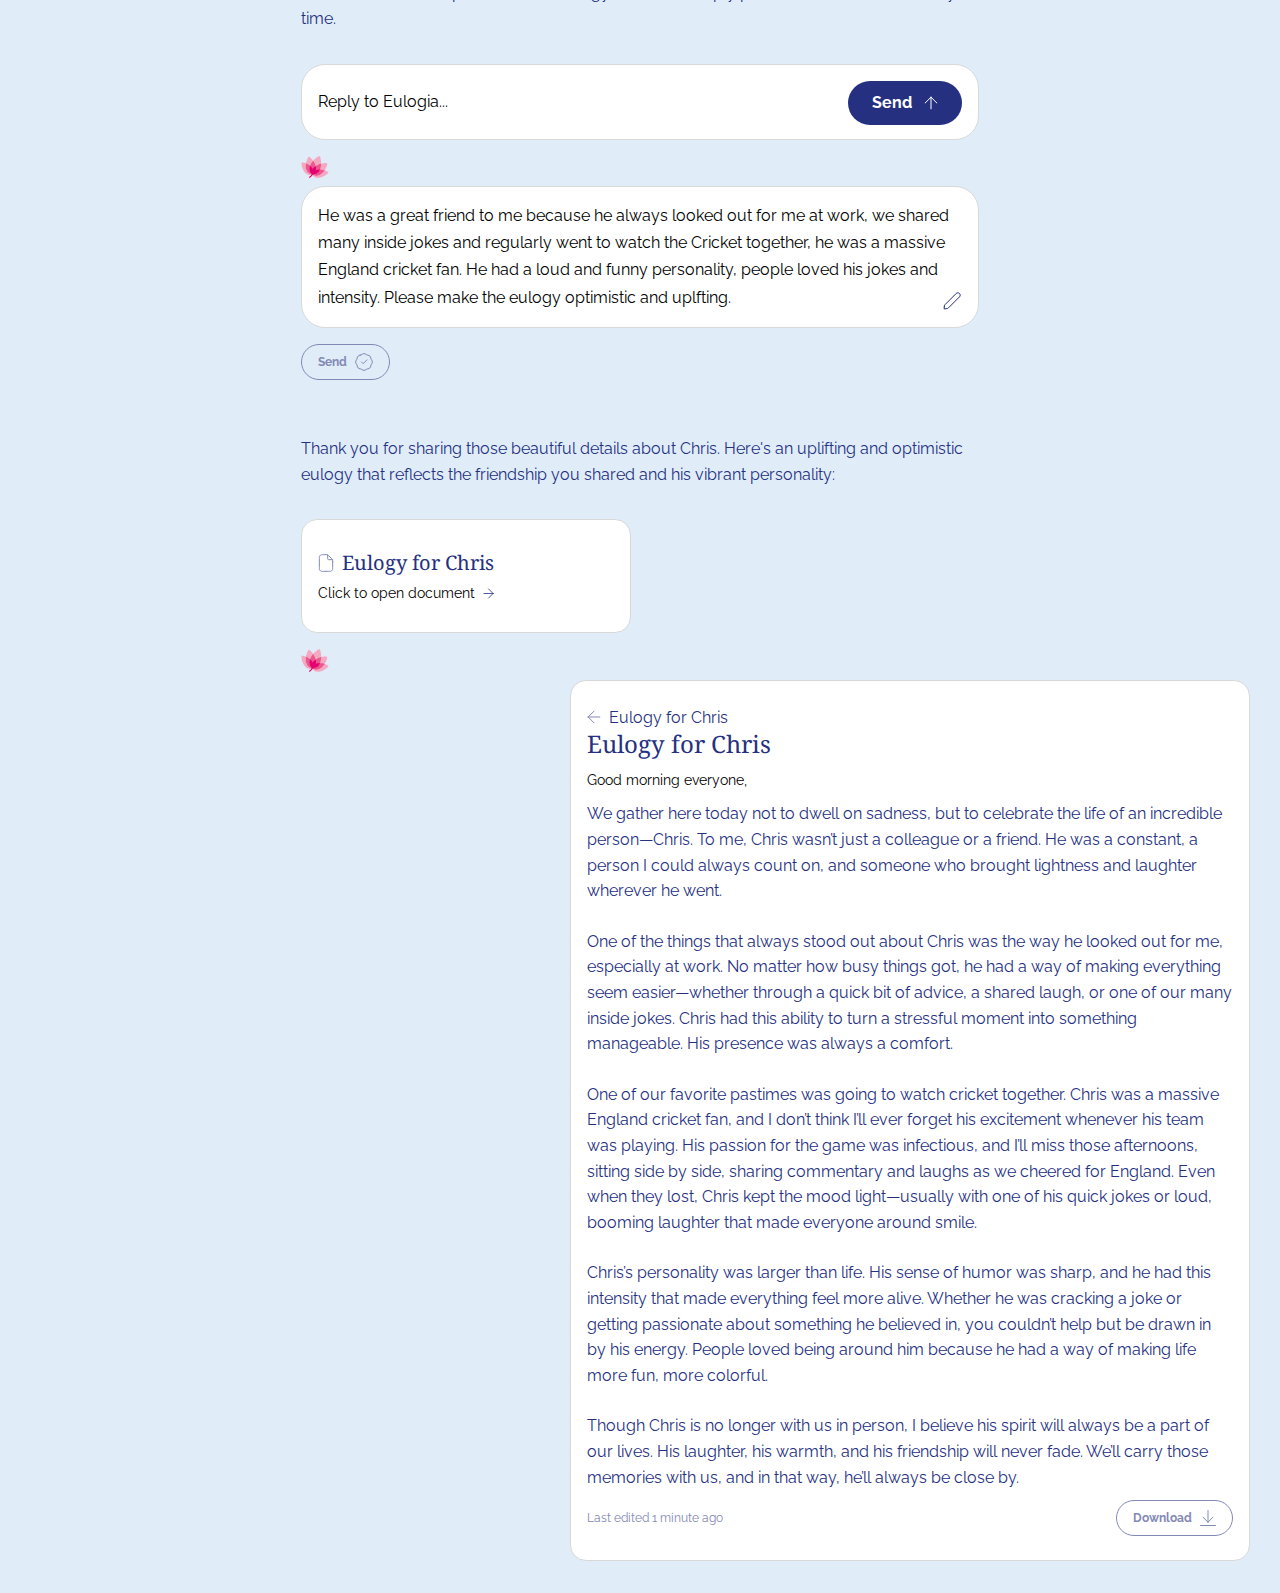
==== commit edf486ef: "desktop done" ====
--- a/index.html
+++ b/index.html
@@ -31,13 +31,14 @@
                         </div>
                      </div>
                      <div class="form-group">
+                        <button class="anim-btn" type="submit">Send <img src="assets/images/icons/arrow-1.svg" alt="Icons"></button>
                         <div class="form_input">
                            <label for="name">Nice to meet you, I’m...</label>
                            <input type="text" name="name" id="name" placeholder="Enter your full name" required="">
                         </div>
+                     </div>
+                     <div class="form-group">
                         <button class="anim-btn" type="submit">Send <img src="assets/images/icons/arrow-1.svg" alt="Icons"></button>
-                     </div>
-                     <div class="form-group group-2">
                         <div class="form_input">
                            <label for="nameTwo">Nice to meet you, I’m...</label>
                            <input type="text" name="nameTwo" id="nameTwo" placeholder="Albert Parker" required="">
@@ -46,7 +47,6 @@
                            <label for="nameThree">But please call me</label>
                            <input type="text" name="nameThree" id="nameThree" placeholder="Albert" required="">
                         </div>
-                        <button class="anim-btn" type="submit">Send <img src="assets/images/icons/arrow-1.svg" alt="Icons"></button>
                      </div>
                      <div class="chat_icons">
                         <img src="assets/images/icons/sec_icons.png" alt="Icons">
@@ -95,11 +95,11 @@
                               <p>I’m sorry for your loss, and I’d be honored to help you write a meaningful eulogy. To make it personal and heartfelt, could you tell me a little more about the person who has passed?</p>
                            </div>
                            <div class="form-group">
+                              <button class="anim-btn" type="submit">Send <img src="assets/images/icons/arrow-1.svg" alt="Icons"></button>
                               <div class="form_input">
                                  <label for="nameFour">Of course...</label>
                                  <input type="text" name="nameFour" id="nameFour" placeholder="Their full name" required="">
                               </div>
-                              <button class="anim-btn" type="submit">Send <img src="assets/images/icons/arrow-1.svg" alt="Icons"></button>
                            </div>
                            <div class="chat_icons">
                               <img src="assets/images/icons/sec_icons.png" alt="Icons">
@@ -110,11 +110,11 @@
                               <p>I’m sorry for your loss, and I’d be honored to help you write a meaningful eulogy. To make it personal and heartfelt, could you tell me a little more about the person who has passed?</p>
                            </div>
                            <div class="form-group">
+                              <button class="anim-btn style-2" type="submit">Edit <img src="assets/images/icons/edit.svg" alt="Icons"></button>
                               <div class="form_input">
                                  <label for="nameFour">Their name</label>
                                  <input type="text" name="nameFive" id="nameFive" placeholder="Chris" required="">
                               </div>
-                              <button class="anim-btn style-2" type="submit">Edit <img src="assets/images/icons/edit.svg" alt="Icons"></button>
                            </div>
                            <button class="save-btn" type="submit">Send <img src="assets/images/icons/icons-1.svg" alt="Icons"></button>
                         </div>
@@ -123,11 +123,11 @@
                               <p>Thank you, and what was your relationship to Chris?</p>
                            </div>
                            <div class="form-group">
+                              <button class="anim-btn" type="submit">Send <img src="assets/images/icons/arrow-1.svg" alt="Icons"></button>
                               <div class="form_input">
                                  <label for="nameSix">Sure thing,</label>
                                  <input type="text" name="nameSix" id="nameSix" placeholder="Chris was my.." required="">
                               </div>
-                              <button class="anim-btn" type="submit">Send <img src="assets/images/icons/arrow-1.svg" alt="Icons"></button>
                            </div>
                            <div class="chat_icons">
                               <img src="assets/images/icons/sec_icons.png" alt="Icons">
@@ -195,10 +195,10 @@
                         </div>
                      </div>
                      <div class="form-group">
+                        <button class="anim-btn" type="submit">Send <img src="assets/images/icons/arrow-1.svg" alt="Icons"></button>
                         <div class="form_input">
                            <input type="text" name="nameEight" id="nameEight" placeholder="Reply to Eulogia..." required="">
                         </div>
-                        <button class="anim-btn" type="submit">Send <img src="assets/images/icons/arrow-1.svg" alt="Icons"></button>
                      </div>
                      <div class="chat_icons">
                         <img src="assets/images/icons/sec_icons.png" alt="Icons">
@@ -215,35 +215,31 @@
                      <div class="desc">
                         <p>Thank you for sharing those beautiful details about Chris. Here's an uplifting and optimistic eulogy that reflects the friendship you shared and his vibrant personality:</p>
                      </div>
-                     <div class="document-box">
+                     <button class="document-btn">
                         <h3 class="title"><img src="assets/images/icons/document.svg" alt="Icons">Eulogy for Chris</h3>
                         <span>Click to open document <img src="assets/images/icons/arrow-3.svg" alt="Icons"></span>
-                     </div>
+                     </button>
                      <div class="chat_icons">
                         <img src="assets/images/icons/sec_icons.png" alt="Icons">
                      </div>
                   </div>       
                </div>
-               <div class="cart-inner-two">
-                  <div class="chat-anim-two">
-                     <div class="top-header">
-                        <span><img src="assets/images/icons/arrow-4.svg" alt="Icons">Eulogy for Chris</span>
-                        <h2 class="title">Eulogy for Chris</h2>
-                        <span class="sub-title">Good morning everyone,</span>
-                     </div>
-                     <div class="anim-text">
-                        <div class="desc">
-                           <p>We gather here today not to dwell on sadness, but to celebrate the life of an incredible person—Chris. To me, Chris wasn’t just a colleague or a friend. He was a constant, a person I could always count on, and someone who brought lightness and laughter wherever he went.</p>
-                           <p>One of the things that always stood out about Chris was the way he looked out for me, especially at work. No matter how busy things got, he had a way of making everything seem easier—whether through a quick bit of advice, a shared laugh, or one of our many inside jokes. Chris had this ability to turn a stressful moment into something manageable. His presence was always a comfort.</p>
-                           <p>One of our favorite pastimes was going to watch cricket together. Chris was a massive England cricket fan, and I don’t think I’ll ever forget his excitement whenever his team was playing. His passion for the game was infectious, and I’ll miss those afternoons, sitting side by side, sharing commentary and laughs as we cheered for England. Even when they lost, Chris kept the mood light—usually with one of his quick jokes or loud, booming laughter that made everyone around smile.</p>
-                           <p>Chris’s personality was larger than life. His sense of humor was sharp, and he had this intensity that made everything feel more alive. Whether he was cracking a joke or getting passionate about something he believed in, you couldn’t help but be drawn in by his energy. People loved being around him because he had a way of making life more fun, more colorful.</p>
-                           <p>Though Chris is no longer with us in person, I believe his spirit will always be a part of our lives. His laughter, his warmth, and his friendship will never fade. We’ll carry those memories with us, and in that way, he’ll always be close by.</p>
-                        </div>
-                     </div>
-                     <div class="bottom-text">
-                        <span>Last edited 1 minute ago</span>
-                        <button class="save-btn style-2" type="submit">Download <img src="assets/images/icons/down.svg" alt="Icons"></button>
-                     </div>
+               <div class="document-wrap">
+                  <div class="document-top">
+                     <span><img src="assets/images/icons/arrow-4.svg" alt="Icons">Eulogy for Chris</span>
+                     <h2 class="title">Eulogy for Chris</h2>
+                     <span class="sub-title">Good morning everyone,</span>
+                  </div>
+                  <div class="document-desc">
+                     <p>We gather here today not to dwell on sadness, but to celebrate the life of an incredible person—Chris. To me, Chris wasn’t just a colleague or a friend. He was a constant, a person I could always count on, and someone who brought lightness and laughter wherever he went.</p>
+                     <p>One of the things that always stood out about Chris was the way he looked out for me, especially at work. No matter how busy things got, he had a way of making everything seem easier—whether through a quick bit of advice, a shared laugh, or one of our many inside jokes. Chris had this ability to turn a stressful moment into something manageable. His presence was always a comfort.</p>
+                     <p>One of our favorite pastimes was going to watch cricket together. Chris was a massive England cricket fan, and I don’t think I’ll ever forget his excitement whenever his team was playing. His passion for the game was infectious, and I’ll miss those afternoons, sitting side by side, sharing commentary and laughs as we cheered for England. Even when they lost, Chris kept the mood light—usually with one of his quick jokes or loud, booming laughter that made everyone around smile.</p>
+                     <p>Chris’s personality was larger than life. His sense of humor was sharp, and he had this intensity that made everything feel more alive. Whether he was cracking a joke or getting passionate about something he believed in, you couldn’t help but be drawn in by his energy. People loved being around him because he had a way of making life more fun, more colorful.</p>
+                     <p>Though Chris is no longer with us in person, I believe his spirit will always be a part of our lives. His laughter, his warmth, and his friendship will never fade. We’ll carry those memories with us, and in that way, he’ll always be close by.</p>
+                  </div>
+                  <div class="document-button">
+                     <span>Last edited 1 minute ago</span>
+                     <button class="download-btn" type="submit">Download <img src="assets/images/icons/down.svg" alt="Icons"></button>
                   </div>
                </div>
             </div>
--- a/assets/css/main.css
+++ b/assets/css/main.css
@@ -52,7 +52,8 @@
 * {
   margin: 0;
   padding: 0;
-  box-sizing: border-box;
+  -webkit-box-sizing: border-box;
+          box-sizing: border-box;
 }
 
 /**
@@ -83,9 +84,6 @@
   font-weight: var(--tj-fw-regular);
   line-height: 1.2;
   -webkit-transition: all 0.3s ease-in-out 0s;
-  -moz-transition: all 0.3s ease-in-out 0s;
-  -ms-transition: all 0.3s ease-in-out 0s;
-  -o-transition: all 0.3s ease-in-out 0s;
   transition: all 0.3s ease-in-out 0s;
 }
 
@@ -169,7 +167,8 @@
 button:focus,
 button:focus:not(:focus-visible) {
   outline: 0;
-  box-shadow: 0 0 0;
+  -webkit-box-shadow: 0 0 0;
+          box-shadow: 0 0 0;
 }
 
 .uppercase {
@@ -219,17 +218,17 @@
   font-size: var(--tj-fs-body);
   opacity: 1;
 }
-*:-moz-placeholder {
+*::-moz-placeholder {
   color: var(--tj-color-common-black);
   font-size: var(--tj-fs-body);
   opacity: 1;
 }
-*::-moz-placeholder {
+*:-ms-input-placeholder {
   color: var(--tj-color-common-black);
   font-size: var(--tj-fs-body);
   opacity: 1;
 }
-*:-ms-input-placeholder {
+*::-ms-input-placeholder {
   color: var(--tj-color-common-black);
   font-size: var(--tj-fs-body);
   opacity: 1;
@@ -263,8 +262,12 @@
   Buttons CSS
 */
 .anim-btn {
+  display: -webkit-inline-box;
+  display: -ms-inline-flexbox;
   display: inline-flex;
-  align-items: center;
+  -webkit-box-align: center;
+      -ms-flex-align: center;
+          align-items: center;
   gap: 12px;
   font-size: 16px;
   font-weight: var(--tj-fw-bold);
@@ -283,8 +286,12 @@
 }
 
 .save-btn {
+  display: -webkit-inline-box;
+  display: -ms-inline-flexbox;
   display: inline-flex;
-  align-items: center;
+  -webkit-box-align: center;
+      -ms-flex-align: center;
+          align-items: center;
   gap: 8px;
   font-size: 12px;
   font-weight: var(--tj-fw-bold);
@@ -296,8 +303,24 @@
   padding: 8px 16px;
   line-height: 1;
 }
-.save-btn.style-2 {
+
+.download-btn {
+  display: -webkit-inline-box;
+  display: -ms-inline-flexbox;
+  display: inline-flex;
+  -webkit-box-align: center;
+      -ms-flex-align: center;
+          align-items: center;
+  gap: 8px;
+  font-size: 12px;
+  font-weight: var(--tj-fw-bold);
+  color: var(--tj-color-grey-1);
+  font-family: var(--tj-ff-body);
+  background-color: transparent;
+  border-radius: 400px;
+  border: 1px solid var(--tj-color-grey-1);
   padding: 9px 16px;
+  line-height: 1;
 }
 
 /**----------------------------------------
@@ -326,9 +349,6 @@
 .chat-inner .chat-anim:nth-child(3) .sec_title {
   margin-bottom: 16px;
 }
-.chat-inner .chat-anim:nth-child(3) .form-group {
-  padding: 25px 16px;
-}
 .chat-inner .chat-anim:nth-child(4) .form-group {
   margin-bottom: 16px;
   position: relative;
@@ -343,7 +363,7 @@
   margin-bottom: 56px;
 }
 
-.cart-inner-two {
+.document-wrap {
   max-width: 680px;
   width: 100%;
   margin-left: auto;
@@ -352,6 +372,48 @@
   border-radius: 16px;
   padding: 24px 16px;
 }
+.document-wrap .document-top {
+  margin-bottom: 10px;
+}
+.document-wrap .document-top span {
+  display: -webkit-box;
+  display: -ms-flexbox;
+  display: flex;
+  -webkit-box-align: center;
+      -ms-flex-align: center;
+          align-items: center;
+  gap: 8px;
+}
+.document-wrap .document-top .title {
+  margin-bottom: 10px;
+}
+.document-wrap .document-top .sub-title {
+  font-size: 14px;
+  color: var(--tj-color-common-black);
+}
+.document-wrap .document-desc p {
+  margin-bottom: 25px;
+}
+.document-wrap .document-desc p:last-child {
+  margin-bottom: 0;
+}
+.document-wrap .document-button {
+  display: -webkit-box;
+  display: -ms-flexbox;
+  display: flex;
+  -webkit-box-align: center;
+      -ms-flex-align: center;
+          align-items: center;
+  -webkit-box-pack: justify;
+      -ms-flex-pack: justify;
+          justify-content: space-between;
+  margin-top: 10px;
+}
+.document-wrap .document-button span {
+  display: block;
+  color: var(--tj-color-grey-1);
+  font-size: 12px;
+}
 
 .chat-anim {
   width: 100%;
@@ -384,9 +446,6 @@
   margin: 0;
   padding: 0;
 }
-.chat-anim .form-group.group-2 .form_input:nth-child(1) {
-  margin-bottom: 16px;
-}
 .chat-anim textarea {
   width: 100%;
   min-height: 110px;
@@ -400,7 +459,7 @@
 .chat-anim textarea:focus {
   outline: none;
 }
-.chat-anim .document-box {
+.chat-anim .document-btn {
   max-width: 330px;
   width: 100%;
   background: var(--tj-color-common-white);
@@ -409,53 +468,31 @@
   padding: 31px 16px;
   margin-top: 32px;
 }
-.chat-anim .document-box .title {
-  display: flex;
-  gap: 8px;
-  align-items: center;
+.chat-anim .document-btn .title {
+  display: -webkit-box;
+  display: -ms-flexbox;
+  display: flex;
+  gap: 8px;
+  -webkit-box-align: center;
+      -ms-flex-align: center;
+          align-items: center;
   margin-bottom: 10px;
 }
-.chat-anim .document-box span {
-  display: flex;
-  align-items: center;
+.chat-anim .document-btn span {
+  display: -webkit-box;
+  display: -ms-flexbox;
+  display: flex;
+  -webkit-box-align: center;
+      -ms-flex-align: center;
+          align-items: center;
   gap: 8px;
   font-size: 14px;
   font-family: var(--tj-ff-body);
   color: var(--tj-color-common-black);
 }
-.chat-anim .document-box span img {
+.chat-anim .document-btn span img {
   max-width: 11px;
   width: 100%;
-}
-
-.chat-anim-two .top-header span {
-  display: flex;
-  align-items: center;
-  gap: 8px;
-  margin-bottom: 10px;
-}
-.chat-anim-two .top-header .title {
-  margin-bottom: 10px;
-}
-.chat-anim-two .top-header .sub-title {
-  font-size: 14px;
-  color: var(--tj-color-common-black);
-}
-.chat-anim-two .anim-text .desc p {
-  margin-bottom: 25px;
-}
-.chat-anim-two .anim-text .desc p:last-child {
-  margin-bottom: 0;
-}
-.chat-anim-two .bottom-text {
-  display: flex;
-  align-items: center;
-  justify-content: space-between;
-  margin-top: 10px;
-}
-.chat-anim-two .bottom-text span {
-  color: var(--tj-color-grey-1);
-  font-size: 12px;
 }
 
 .cart_box {
@@ -470,8 +507,12 @@
   text-align: center;
 }
 .cart_box .sec_title .title {
-  display: flex;
-  align-items: center;
+  display: -webkit-box;
+  display: -ms-flexbox;
+  display: flex;
+  -webkit-box-align: center;
+      -ms-flex-align: center;
+          align-items: center;
   gap: 8px;
   font-size: 40px;
 }
@@ -480,10 +521,17 @@
   width: 100%;
 }
 .cart_box .cart-inner {
-  display: flex;
-  flex-wrap: wrap;
-  align-items: center;
-  column-gap: 20px;
+  display: -webkit-box;
+  display: -ms-flexbox;
+  display: flex;
+  -ms-flex-wrap: wrap;
+      flex-wrap: wrap;
+  -webkit-box-align: center;
+      -ms-flex-align: center;
+          align-items: center;
+  -webkit-column-gap: 20px;
+     -moz-column-gap: 20px;
+          column-gap: 20px;
   row-gap: 20px;
   margin-bottom: 24px;
 }
@@ -501,16 +549,27 @@
   margin-bottom: 0;
 }
 .cart-anim .cart-style-2 {
-  display: flex;
+  display: -webkit-box;
+  display: -ms-flexbox;
+  display: flex;
+  -ms-flex-wrap: wrap;
+      flex-wrap: wrap;
   flex-wrap: wrap;
-  flex-wrap: wrap;
-  align-items: center;
-  column-gap: 20px;
+  -webkit-box-align: center;
+      -ms-flex-align: center;
+          align-items: center;
+  -webkit-column-gap: 20px;
+     -moz-column-gap: 20px;
+          column-gap: 20px;
   row-gap: 20px;
 }
 .cart-anim .cart-style-2 .cart-item .desc {
-  display: flex;
-  align-items: center;
+  display: -webkit-box;
+  display: -ms-flexbox;
+  display: flex;
+  -webkit-box-align: center;
+      -ms-flex-align: center;
+          align-items: center;
   gap: 8px;
   font-size: 14px;
   color: var(--tj-color-common-black);
@@ -524,7 +583,8 @@
   color: var(--tj-color-common-white);
 }
 .cart-anim .cart-style-2 .cart-item.active .img-1 {
-  filter: brightness(0) invert(1);
+  -webkit-filter: brightness(0) invert(1);
+          filter: brightness(0) invert(1);
 }
 
 .cart-item {
@@ -536,9 +596,13 @@
   padding: 24px 16px;
 }
 .cart-item .title {
-  display: flex;
-  gap: 8px;
-  align-items: center;
+  display: -webkit-box;
+  display: -ms-flexbox;
+  display: flex;
+  gap: 8px;
+  -webkit-box-align: center;
+      -ms-flex-align: center;
+          align-items: center;
   margin-bottom: 10px;
 }
 .cart-item .title img {
@@ -546,8 +610,12 @@
   width: 100%;
 }
 .cart-item .cart-btn {
-  display: flex;
-  align-items: center;
+  display: -webkit-box;
+  display: -ms-flexbox;
+  display: flex;
+  -webkit-box-align: center;
+      -ms-flex-align: center;
+          align-items: center;
   gap: 8px;
   font-size: 14px;
   color: var(--tj-color-common-black);
@@ -563,7 +631,8 @@
   color: var(--tj-color-common-white);
 }
 .cart-item.active .cart-btn img {
-  filter: brightness(0) invert(1);
+  -webkit-filter: brightness(0) invert(1);
+          filter: brightness(0) invert(1);
 }
 
 /* !END: Theme Group CSS */
@@ -579,33 +648,29 @@
 START: Theme Form CSS
 ----------------------------------------*/
 .form-group {
+  display: -webkit-box;
+  display: -ms-flexbox;
+  display: flex;
+  -webkit-box-align: center;
+      -ms-flex-align: center;
+          align-items: center;
+  -webkit-box-orient: vertical;
+  -webkit-box-direction: normal;
+      -ms-flex-direction: column;
+          flex-direction: column;
+  -webkit-box-pack: center;
+      -ms-flex-pack: center;
+          justify-content: center;
   position: relative;
   background: var(--tj-color-common-white);
   border: 1px solid var(--tj-color-border-1);
   border-radius: 24px;
   padding: 15px 16px 15px;
+  min-height: 76px;
   z-index: 1;
 }
-.form-group .form_input input[type=text] {
-  font-size: 16px;
-  font-family: var(--tj-ff-body);
-  color: var(--tj-color-common-black);
-  padding: 0px;
-  border: none;
-  width: 100%;
-  padding-right: 125px;
-  background-color: transparent;
-}
-.form-group .form_input input[type=text]::-ms-input-placeholder {
-  color: var(--tj-color-common-black);
-  font-size: 16px;
-}
-.form-group .form_input input[type=text]::placeholder {
-  color: var(--tj-color-common-black);
-  font-size: 16px;
-}
-.form-group .form_input input[type=text]:focus {
-  outline: none;
+.form-group .form_input:not(:last-child) {
+  margin-bottom: 16px;
 }
 .form-group .anim-btn {
   position: absolute;
@@ -619,4 +684,41 @@
   color: var(--tj-color-common-black);
 }
 
-/* !END: Theme Form CSS */+.form_input {
+  width: 100%;
+}
+.form_input input[type=text] {
+  font-size: 16px;
+  font-family: var(--tj-ff-body);
+  color: var(--tj-color-common-black);
+  padding: 0px;
+  border: none;
+  width: 100%;
+  padding-right: 125px;
+  background-color: transparent;
+}
+.form_input input[type=text]::-ms-input-placeholder {
+  color: var(--tj-color-common-black);
+  font-size: 16px;
+}
+.form_input input[type=text]::-webkit-input-placeholder {
+  color: var(--tj-color-common-black);
+  font-size: 16px;
+}
+.form_input input[type=text]::-moz-placeholder {
+  color: var(--tj-color-common-black);
+  font-size: 16px;
+}
+.form_input input[type=text]:-ms-input-placeholder {
+  color: var(--tj-color-common-black);
+  font-size: 16px;
+}
+.form_input input[type=text]::placeholder {
+  color: var(--tj-color-common-black);
+  font-size: 16px;
+}
+.form_input input[type=text]:focus {
+  outline: none;
+}
+
+/* !END: Theme Form CSS *//*# sourceMappingURL=main.css.map */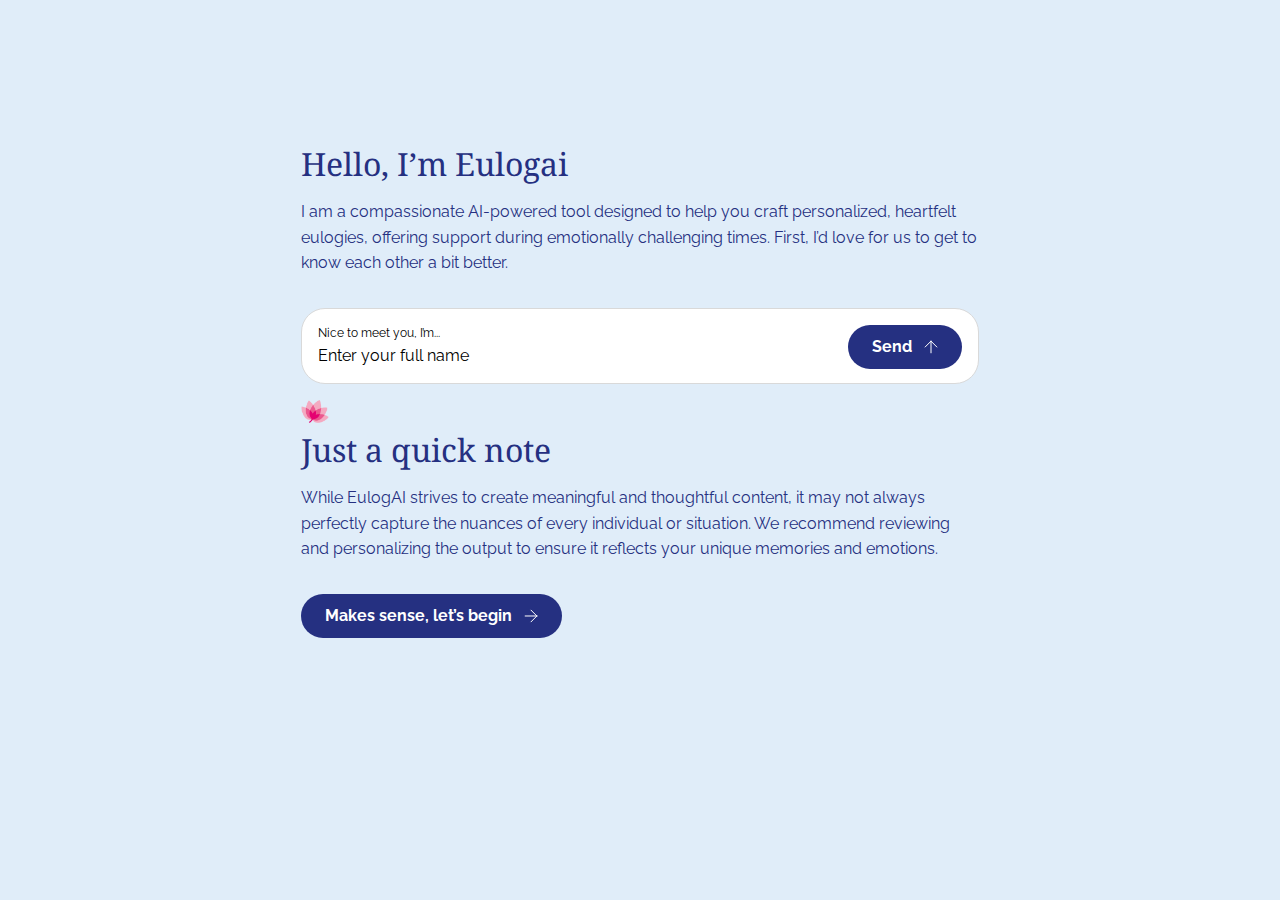
==== commit a95d70da: "running: centerActiveBlock" ====
--- a/index.html
+++ b/index.html
@@ -1,253 +1,82 @@
 <!DOCTYPE html>
 <html class="no-js" lang="en">
-   <head>
-      <meta charset="utf-8" />
-      <meta http-equiv="x-ua-compatible" content="ie=edge" />
-      <meta name="viewport" content="width=device-width, initial-scale=1" />
-      <meta name="description" content="" />
 
-      <!-- Site Title -->
-      <title>Eulogai</title>
+<head>
+   <meta charset="utf-8" />
+   <meta http-equiv="x-ua-compatible" content="ie=edge" />
+   <meta name="viewport" content="width=device-width, initial-scale=1" />
+   <meta name="description" content="" />
 
-      <!-- Place favicon.ico in the root directory -->
-      <link rel="shortcut icon" type="image/x-icon" href="" />
+   <!-- Site Title -->
+   <title>Eulogai</title>
 
-      <!-- CSS here -->
-      <link rel="stylesheet" href="assets/css/main.css" />
-   </head>
+   <!-- Place favicon.ico in the root directory -->
+   <link rel="shortcut icon" type="image/x-icon" href="" />
 
-   <body>
+   <!-- CSS here -->
+   <link rel="stylesheet" href="assets/css/main.css" />
+</head>
 
-      <main id="primary" class="site-main">
-         <!-- start: eulogai-group -->
-         <section class="eulogai-group">
-            <div class="chat-wrapper">
-               <div class="chat-inner">
-                  <div class="chat-anim">
-                     <div class="sec_title">
-                        <h1 class="title">Hello, I’m Eulogai</h1>
-                        <div class="desc">
-                           <p>I am a compassionate AI-powered tool designed to help you craft personalized, heartfelt eulogies, offering support during emotionally challenging times. First, I’d love for us to get to know each other a bit better.</p>
-                        </div>
-                     </div>
-                     <div class="form-group">
-                        <button class="anim-btn" type="submit">Send <img src="assets/images/icons/arrow-1.svg" alt="Icons"></button>
-                        <div class="form_input">
-                           <label for="name">Nice to meet you, I’m...</label>
-                           <input type="text" name="name" id="name" placeholder="Enter your full name" required="">
-                        </div>
-                     </div>
-                     <div class="form-group">
-                        <button class="anim-btn" type="submit">Send <img src="assets/images/icons/arrow-1.svg" alt="Icons"></button>
-                        <div class="form_input">
-                           <label for="nameTwo">Nice to meet you, I’m...</label>
-                           <input type="text" name="nameTwo" id="nameTwo" placeholder="Albert Parker" required="">
-                        </div>
-                        <div class="form_input">
-                           <label for="nameThree">But please call me</label>
-                           <input type="text" name="nameThree" id="nameThree" placeholder="Albert" required="">
-                        </div>
-                     </div>
-                     <div class="chat_icons">
-                        <img src="assets/images/icons/sec_icons.png" alt="Icons">
+<body>
+
+   <main id="primary" class="site-main">
+      <!-- start: eulogai-group -->
+      <section class="eulogai-section">
+         <div class="chat-wrapper">
+            <div class="chat-inner">
+               <div class="chat-anim intro">
+                  <div class="sec_title">
+                     <h1 class="title">Hello, I’m Eulogai</h1>
+                     <div class="desc">
+                        <p>I am a compassionate AI-powered tool designed to help you craft personalized, heartfelt
+                           eulogies, offering support during emotionally challenging times. First, I’d love for us to
+                           get to know each other a bit better.</p>
                      </div>
                   </div>
-                  <div class="chat-anim">
-                     <button class="save-btn" type="submit">Send <img src="assets/images/icons/icons-1.svg" alt="Icons"></button>
-                     <div class="sec_title">
-                        <h1 class="title">Just a quick note</h1>
-                        <div class="desc">
-                           <p>While EulogAI strives to create meaningful and thoughtful content, it may not always perfectly capture the nuances of every individual or situation. We recommend reviewing and personalizing the output to ensure it reflects your unique memories and emotions.</p>
-                        </div>
+                  <div class="form-group">
+                     <button class="anim-btn" type="submit">Send <img src="assets/images/icons/arrow-1.svg"
+                           alt="Icons"></button>
+
+                     <div class="form_input">
+                        <label for="name">Nice to meet you, I’m...</label>
+                        <input type="text" name="name" id="name" placeholder="Enter your full name" disabled>
                      </div>
-                     <button class="anim-btn" type="submit">Makes sense, let’s begin<img src="assets/images/icons/arrow-2.svg" alt="Icons"></button>
-                     <div class="chat_icons">
-                        <img src="assets/images/icons/sec_icons.png" alt="Icons">
-                     </div>
-                     <div class="cart_box">
-                        <div class="sec_title">
-                           <h1 class="title"><img src="assets/images/icons/sec_icons.png" alt="Icons"> Good afternoon, Albert</h1>
-                           <div class="desc">
-                              <p>How can I help you today?</p>
-                           </div>
-                        </div>
-                        <div class="cart-inner">
-                           <div class="cart-item">
-                              <h5 class="title"><img src="assets/images/icons/cart-1.svg" alt="Icons">I’d like to write a condolence card</h5>
-                              <span class="cart-btn" type="submit">Condolence card <img src="assets/images/icons/arrow-3.svg" alt="Icons"></span>
-                           </div>
-                           <div class="cart-item active">
-                              <h5 class="title"><img src="assets/images/icons/elugy.svg" alt="Icons">I’d like to write a eulogy</h5>
-                              <span class="cart-btn" type="submit">Eulogy <img src="assets/images/icons/arrow-3.svg" alt="Icons"></span>
-                           </div>
-                           <div class="cart-item">
-                              <h5 class="title"><img src="assets/images/icons/cart-1.svg" alt="Icons">I’d like to write a condolence card</h5>
-                              <span class="cart-btn" type="submit">Condolence card <img src="assets/images/icons/arrow-3.svg" alt="Icons"></span>
-                           </div>
-                           <div class="cart-item">
-                              <h5 class="title"><img src="assets/images/icons/elugy.svg" alt="Icons">I’d like to write a eulogy</h5>
-                              <span class="cart-btn" type="submit">Eulogy <img src="assets/images/icons/arrow-3.svg" alt="Icons"></span>
-                           </div>
-                        </div>
-                        <div class="cart-anim">
-                           <button class="save-btn" type="submit">Send <img src="assets/images/icons/icons-1.svg" alt="Icons"></button>
-                           <div class="desc">
-                              <p>I’m sorry for your loss, and I’d be honored to help you write a meaningful eulogy. To make it personal and heartfelt, could you tell me a little more about the person who has passed?</p>
-                           </div>
-                           <div class="form-group">
-                              <button class="anim-btn" type="submit">Send <img src="assets/images/icons/arrow-1.svg" alt="Icons"></button>
-                              <div class="form_input">
-                                 <label for="nameFour">Of course...</label>
-                                 <input type="text" name="nameFour" id="nameFour" placeholder="Their full name" required="">
-                              </div>
-                           </div>
-                           <div class="chat_icons">
-                              <img src="assets/images/icons/sec_icons.png" alt="Icons">
-                           </div>
-                        </div>
-                        <div class="cart-anim">
-                           <div class="desc">
-                              <p>I’m sorry for your loss, and I’d be honored to help you write a meaningful eulogy. To make it personal and heartfelt, could you tell me a little more about the person who has passed?</p>
-                           </div>
-                           <div class="form-group">
-                              <button class="anim-btn style-2" type="submit">Edit <img src="assets/images/icons/edit.svg" alt="Icons"></button>
-                              <div class="form_input">
-                                 <label for="nameFour">Their name</label>
-                                 <input type="text" name="nameFive" id="nameFive" placeholder="Chris" required="">
-                              </div>
-                           </div>
-                           <button class="save-btn" type="submit">Send <img src="assets/images/icons/icons-1.svg" alt="Icons"></button>
-                        </div>
-                        <div class="cart-anim">
-                           <div class="desc">
-                              <p>Thank you, and what was your relationship to Chris?</p>
-                           </div>
-                           <div class="form-group">
-                              <button class="anim-btn" type="submit">Send <img src="assets/images/icons/arrow-1.svg" alt="Icons"></button>
-                              <div class="form_input">
-                                 <label for="nameSix">Sure thing,</label>
-                                 <input type="text" name="nameSix" id="nameSix" placeholder="Chris was my.." required="">
-                              </div>
-                           </div>
-                           <div class="chat_icons">
-                              <img src="assets/images/icons/sec_icons.png" alt="Icons">
-                           </div>
-                        </div>
-                        <div class="cart-anim">
-                           <div class="form-group">
-                              <div class="form_input">
-                                 <label for="nameSeven">Chris was my..</label>
-                                 <input type="text" name="nameSeven" id="nameSeven" placeholder="Close friend" required="">
-                              </div>
-                           </div>
-                           <button class="save-btn" type="submit">Send <img src="assets/images/icons/icons-1.svg" alt="Icons"></button>
-                           <div class="desc">
-                              <p>Thank you for sharing that, and I'm truly sorry for the loss of your close friend, Chris. To help me write something that truly honours him, could you tell me the tone of voice that would that would be best?</p>
-                           </div>
-                           <div class="cart-style-2">
-                              <div class="cart-item">
-                                 <h3 class="title"><img src="assets/images/icons/warm.svg" alt="Icons">Warm & Compassionate</h3>
-                                 <div class="desc">
-                                    Gentle and heartfelt, perfect for creating -a comforting, personal tone. <img class="img-1" src="assets/images/icons/arrow-3.svg" alt="Icons">
-                                 </div>
-                              </div>
-                              <div class="cart-item">
-                                 <h3 class="title"><img src="assets/images/icons/formal.svg" alt="Icons">Formal & Respectful</h3>
-                                 <div class="desc">
-                                    Professional and traditional, ideal for those -seeking a more dignified tone. <img class="img-1" src="assets/images/icons/arrow-3.svg" alt="Icons">
-                                 </div>
-                              </div>
-                              <div class="cart-item">
-                                 <h3 class="title"><img src="assets/images/icons/poetic.svg" alt="Icons">Poetic & Reflective</h3>
-                                 <div class="desc">
-                                    Elegant and thoughtful, focusing on -deep emotions for a more artistic tribute. <img class="img-1" src="assets/images/icons/arrow-3.svg" alt="Icons">
-                                 </div>
-                              </div>
-                              <div class="cart-item active">
-                                 <h3 class="title"><img src="assets/images/icons/optimistic.svg" alt="Icons">Optimistic & Uplifting</h3>
-                                 <div class="desc">
-                                    Positive and hopeful, highlighting the joy -and achievements of a life well-lived. <img class="img-1" src="assets/images/icons/arrow-3.svg" alt="Icons">
-                                 </div>
-                              </div>
-                           </div>
-                        </div>
+
+                     <div class="form_input" style="display: none;">
+                        <label for="nameThree">But please call me</label>
+                        <input type="text" name="nameThree" id="nameThree" placeholder="sar name" value="Albert">
                      </div>
                   </div>
-                  <div class="chat-anim">
-                     <button class="save-btn" type="submit">Send <img src="assets/images/icons/icons-1.svg" alt="Icons"></button>
-                     <div class="sec_title">
-                        <h1 class="title">Thank you for confirming that.</h1>
-                     </div>
-                     <div class="chat-content">
-                        <div class="desc">
-                           <p>To help me write something meaningful, could you please tell me a bit more about Chris?</p>
-                           <p>Some things you might consider sharing are:</p>
-                           <ul>
-                              <li>What made him a great friend to you?</li>
-                              <li>Are there any specific memories, stories or moments that stand out when you think about him?</li>
-                              <li>How would you describe his personality or the way he impacted those around him?</li>
-                           </ul>
-                           <p>These details will help me create a eulogy that feels deeply personal and heartfelt. Take you time.</p>
-                        </div>
-                     </div>
-                     <div class="form-group">
-                        <button class="anim-btn" type="submit">Send <img src="assets/images/icons/arrow-1.svg" alt="Icons"></button>
-                        <div class="form_input">
-                           <input type="text" name="nameEight" id="nameEight" placeholder="Reply to Eulogia..." required="">
-                        </div>
-                     </div>
-                     <div class="chat_icons">
-                        <img src="assets/images/icons/sec_icons.png" alt="Icons">
+
+                  <button class="save-btn" type="submit" style="display: none;" disabled>
+                     Saved <img src="assets/images/icons/icons-1.svg" alt="Icons">
+                  </button>
+                  <div class="chat_icons">
+                     <img src="assets/images/icons/sec_icons.png" alt="Icons">
+                  </div>
+               </div>
+               <div class="chat-anim quick_note ">
+                  <div class="sec_title">
+                     <h1 class="title">Just a quick note</h1>
+                     <div class="desc">
+                        <p>While EulogAI strives to create meaningful and thoughtful content, it may not always
+                           perfectly capture the nuances of every individual or situation. We recommend reviewing and
+                           personalizing the output to ensure it reflects your unique memories and emotions.</p>
                      </div>
                   </div>
-                  <div class="chat-anim">
-                     <div class="form-group">
-                        <textarea name="text">He was a great friend to me because he always looked out for me at work, we shared many inside jokes and regularly went to watch the Cricket together, he was a massive England cricket fan. He had a loud and funny personality, people loved his jokes and intensity. Please make the eulogy optimistic and uplfting.</textarea>
-                        <img src="assets/images/icons/edit.svg" alt="Icons">
-                     </div>
-                  </div>
-                  <div class="chat-anim">
-                     <button class="save-btn" type="submit">Send <img src="assets/images/icons/icons-1.svg" alt="Icons"></button>
-                     <div class="desc">
-                        <p>Thank you for sharing those beautiful details about Chris. Here's an uplifting and optimistic eulogy that reflects the friendship you shared and his vibrant personality:</p>
-                     </div>
-                     <button class="document-btn">
-                        <h3 class="title"><img src="assets/images/icons/document.svg" alt="Icons">Eulogy for Chris</h3>
-                        <span>Click to open document <img src="assets/images/icons/arrow-3.svg" alt="Icons"></span>
-                     </button>
-                     <div class="chat_icons">
-                        <img src="assets/images/icons/sec_icons.png" alt="Icons">
-                     </div>
-                  </div>       
-               </div>
-               <div class="document-wrap">
-                  <div class="document-top">
-                     <span><img src="assets/images/icons/arrow-4.svg" alt="Icons">Eulogy for Chris</span>
-                     <h2 class="title">Eulogy for Chris</h2>
-                     <span class="sub-title">Good morning everyone,</span>
-                  </div>
-                  <div class="document-desc">
-                     <p>We gather here today not to dwell on sadness, but to celebrate the life of an incredible person—Chris. To me, Chris wasn’t just a colleague or a friend. He was a constant, a person I could always count on, and someone who brought lightness and laughter wherever he went.</p>
-                     <p>One of the things that always stood out about Chris was the way he looked out for me, especially at work. No matter how busy things got, he had a way of making everything seem easier—whether through a quick bit of advice, a shared laugh, or one of our many inside jokes. Chris had this ability to turn a stressful moment into something manageable. His presence was always a comfort.</p>
-                     <p>One of our favorite pastimes was going to watch cricket together. Chris was a massive England cricket fan, and I don’t think I’ll ever forget his excitement whenever his team was playing. His passion for the game was infectious, and I’ll miss those afternoons, sitting side by side, sharing commentary and laughs as we cheered for England. Even when they lost, Chris kept the mood light—usually with one of his quick jokes or loud, booming laughter that made everyone around smile.</p>
-                     <p>Chris’s personality was larger than life. His sense of humor was sharp, and he had this intensity that made everything feel more alive. Whether he was cracking a joke or getting passionate about something he believed in, you couldn’t help but be drawn in by his energy. People loved being around him because he had a way of making life more fun, more colorful.</p>
-                     <p>Though Chris is no longer with us in person, I believe his spirit will always be a part of our lives. His laughter, his warmth, and his friendship will never fade. We’ll carry those memories with us, and in that way, he’ll always be close by.</p>
-                  </div>
-                  <div class="document-button">
-                     <span>Last edited 1 minute ago</span>
-                     <button class="download-btn" type="submit">Download <img src="assets/images/icons/down.svg" alt="Icons"></button>
-                  </div>
+                  <button class="anim-btn" type="submit">
+                     Makes sense, let’s begin<img src="assets/images/icons/arrow-2.svg" alt="Icons">
+                  </button>
                </div>
             </div>
-         </section>
-         <!-- end: eulogai-group -->
-      </main>
+         </div>
+      </section>
+      <!-- end: eulogai-group -->
+   </main>
 
-      <!-- JS here -->
-      <script src="assets/js/main.js"></script>
-   </body>
-</html>
+   <!-- JS here -->
+   <script src="assets/js/jquery.min.js"></script>
+   <script src="assets/js/main.js"></script>
+</body>
+
+</html>--- a/assets/css/main.css
+++ b/assets/css/main.css
@@ -304,6 +304,11 @@
   line-height: 1;
 }
 
+button:disabled,
+.save-btn:disabled {
+  cursor: default;
+}
+
 .download-btn {
   display: -webkit-inline-box;
   display: -ms-inline-flexbox;
@@ -326,41 +331,49 @@
 /**----------------------------------------
 START: Theme Group CSS
 ----------------------------------------*/
-.eulogai-group {
-  padding: 161px 30px 32px;
-}
-
-.chat-inner {
+.eulogai-section {
+  padding: 0 30px;
+  height: 100vh;
+  overflow: hidden;
+}
+@media only screen and (min-width: 576px) and (max-width: 767px), (max-width: 575px) {
+  .eulogai-section {
+    padding: 0 20px;
+  }
+}
+.eulogai-section .chat-wrapper {
+  height: 100%;
+}
+.eulogai-section .chat-wrapper .chat-inner {
+  display: -webkit-box;
+  display: -ms-flexbox;
+  display: flex;
+  -webkit-box-orient: vertical;
+  -webkit-box-direction: normal;
+      -ms-flex-direction: column;
+          flex-direction: column;
+  position: relative;
   max-width: 678px;
   width: 100%;
   margin-left: auto;
   margin-right: auto;
-}
-.chat-inner .chat-anim:nth-child(2) .sec_title {
-  margin-top: 32px;
-  margin-bottom: 16px;
-}
-.chat-inner .chat-anim:nth-child(2) .cart_box .sec_title {
-  margin-bottom: 56px;
-}
-.chat-inner .chat-anim:nth-child(3) .save-btn {
-  margin-bottom: 56px;
-}
-.chat-inner .chat-anim:nth-child(3) .sec_title {
-  margin-bottom: 16px;
-}
-.chat-inner .chat-anim:nth-child(4) .form-group {
-  margin-bottom: 16px;
-  position: relative;
-  z-index: 1;
-}
-.chat-inner .chat-anim:nth-child(4) .form-group img {
-  position: absolute;
-  bottom: 16px;
-  right: 16px;
-}
-.chat-inner .chat-anim:nth-child(5) .save-btn {
-  margin-bottom: 56px;
+  height: 100%;
+}
+.eulogai-section .chat-wrapper .chat-inner .intro {
+  opacity: 0;
+  -webkit-transform: translateY(40%);
+      -ms-transform: translateY(40%);
+          transform: translateY(40%);
+  -webkit-transition: opacity 0.5s ease, -webkit-transform 1s ease;
+  transition: opacity 0.5s ease, -webkit-transform 1s ease;
+  transition: opacity 0.5s ease, transform 1s ease;
+  transition: opacity 0.5s ease, transform 1s ease, -webkit-transform 1s ease;
+}
+.eulogai-section .chat-wrapper .chat-inner .intro.show {
+  opacity: 1;
+  -webkit-transform: translateY(0);
+      -ms-transform: translateY(0);
+          transform: translateY(0);
 }
 
 .document-wrap {
@@ -417,14 +430,27 @@
 
 .chat-anim {
   width: 100%;
+  display: -webkit-box;
+  display: -ms-flexbox;
+  display: flex;
+  -webkit-box-orient: vertical;
+  -webkit-box-direction: normal;
+      -ms-flex-direction: column;
+          flex-direction: column;
+  -webkit-box-align: start;
+      -ms-flex-align: start;
+          align-items: start;
+  gap: 16px;
 }
 .chat-anim .sec_title {
-  margin-bottom: 32px;
+  margin-bottom: 16px;
+}
+.chat-anim .quick_note {
+  margin-top: 16px;
 }
 .chat-anim .chat_icons {
   max-width: 28px;
   width: 100%;
-  margin-top: 16px;
 }
 .chat-anim .chat-content {
   margin-bottom: 32px;
@@ -648,6 +674,7 @@
 START: Theme Form CSS
 ----------------------------------------*/
 .form-group {
+  width: 100%;
   display: -webkit-box;
   display: -ms-flexbox;
   display: flex;
@@ -668,9 +695,7 @@
   padding: 15px 16px 15px;
   min-height: 76px;
   z-index: 1;
-}
-.form-group .form_input:not(:last-child) {
-  margin-bottom: 16px;
+  row-gap: 16px;
 }
 .form-group .anim-btn {
   position: absolute;
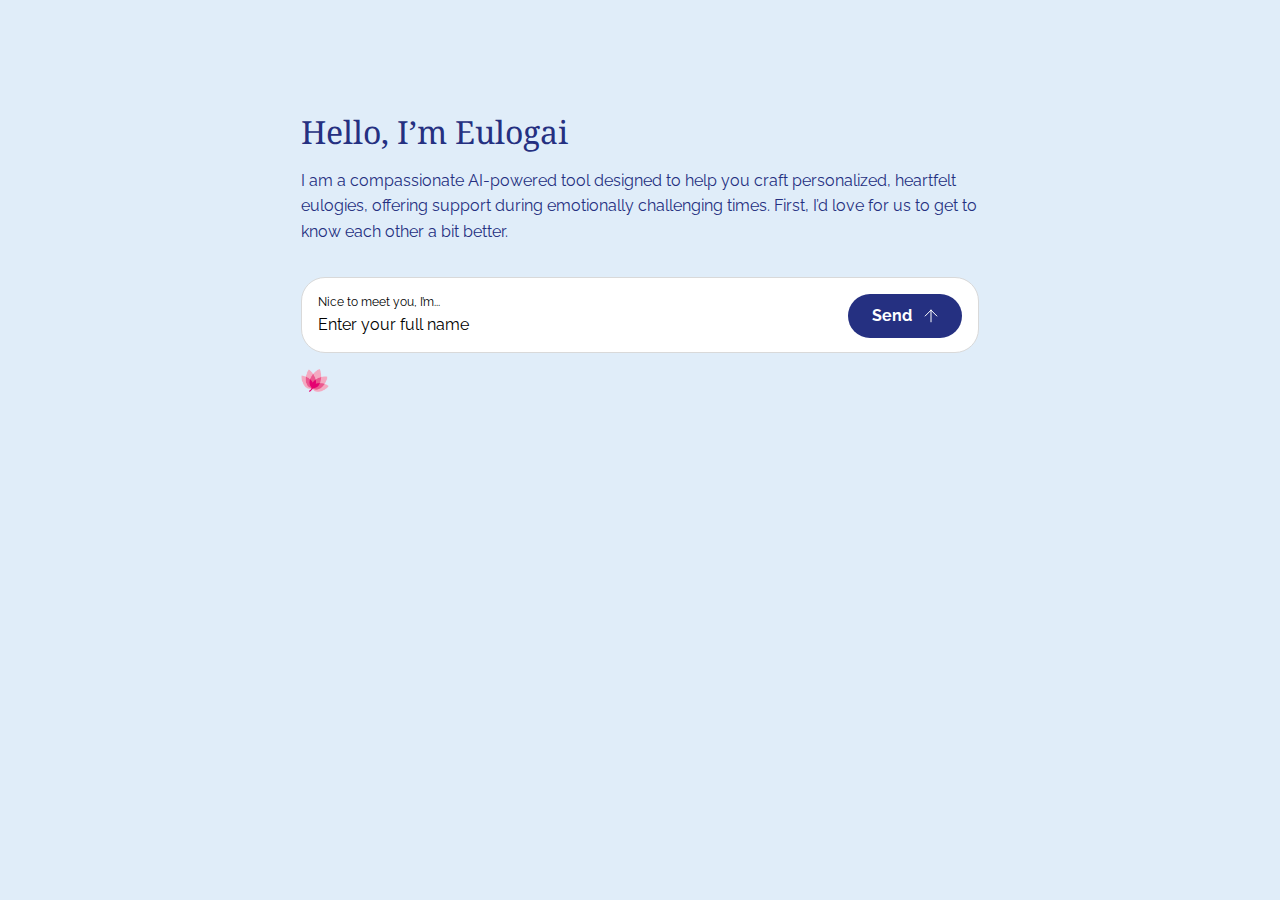
==== commit 38ae0b14: "fix: upto relation block" ====
--- a/index.html
+++ b/index.html
@@ -24,6 +24,7 @@
       <section class="eulogai-section">
          <div class="chat-wrapper">
             <div class="chat-inner">
+
                <div class="chat-anim intro">
                   <div class="sec_title">
                      <h1 class="title">Hello, I’m Eulogai</h1>
@@ -34,28 +35,28 @@
                      </div>
                   </div>
                   <div class="form-group">
-                     <button class="anim-btn" type="submit">Send <img src="assets/images/icons/arrow-1.svg"
+                     <button class="anim-btn introBtn" type="submit">Send <img src="assets/images/icons/arrow-1.svg"
                            alt="Icons"></button>
 
-                     <div class="form_input">
-                        <label for="name">Nice to meet you, I’m...</label>
-                        <input type="text" name="name" id="name" placeholder="Enter your full name" disabled>
+                     <div class="form_input firstName">
+                        <label for="firstName">Nice to meet you, I’m...</label>
+                        <input type="text" name="firstName" id="firstName" placeholder="Enter your full name" disabled>
                      </div>
 
-                     <div class="form_input" style="display: none;">
-                        <label for="nameThree">But please call me</label>
-                        <input type="text" name="nameThree" id="nameThree" placeholder="sar name" value="Albert">
+                     <div class="form_input lastName" style="display: none;">
+                        <label for="lastName">But please call me</label>
+                        <input type="text" name="lastName" id="lastName" placeholder="Last name" value="Albert">
                      </div>
                   </div>
 
                   <button class="save-btn" type="submit" style="display: none;" disabled>
                      Saved <img src="assets/images/icons/icons-1.svg" alt="Icons">
                   </button>
-                  <div class="chat_icons">
-                     <img src="assets/images/icons/sec_icons.png" alt="Icons">
-                  </div>
+
+                  <img class="chat_icons" src="assets/images/icons/sec_icons.png" alt="Icons">
                </div>
-               <div class="chat-anim quick_note ">
+
+               <div class="chat-anim quick_note " style="display: none;">
                   <div class="sec_title">
                      <h1 class="title">Just a quick note</h1>
                      <div class="desc">
@@ -64,9 +65,114 @@
                            personalizing the output to ensure it reflects your unique memories and emotions.</p>
                      </div>
                   </div>
-                  <button class="anim-btn" type="submit">
+                  <button class="anim-btn quick_note_btn" type="submit">
                      Makes sense, let’s begin<img src="assets/images/icons/arrow-2.svg" alt="Icons">
                   </button>
+
+                  <img class="chat_icons" src="assets/images/icons/sec_icons.png" alt="Icons">
+               </div>
+
+               <div class="chat-anim what-i-do" style="display: none;">
+                  <div class="sec_title">
+                     <h1 class="title">
+                        <img src="assets/images/icons/sec_icons.png" alt="Icons">
+                        Good afternoon, Albert
+                     </h1>
+                     <div class="desc">
+                        <p>How can I help you today?</p>
+                     </div>
+                  </div>
+                  <div class="cart-inner">
+                     <button class="cart-item">
+                        <h5 class="title">
+                           <img src="assets/images/icons/cart-1.svg" alt="Icons">
+                           I’d like to write a condolence card
+                        </h5>
+                        <span class="cart-btn" type="submit">
+                           Condolence card
+                           <img src="assets/images/icons/arrow-3.svg" alt="Icons">
+                        </span>
+                     </button>
+                     <button class="cart-item">
+                        <h5 class="title">
+                           <img src="assets/images/icons/elugy.svg" alt="Icons">
+                           I’d like to write a
+                           eulogy
+                        </h5>
+                        <span class="cart-btn" type="submit">
+                           Eulogy
+                           <img src="assets/images/icons/arrow-3.svg" alt="Icons">
+                        </span>
+                     </button>
+                     <button class="cart-item">
+                        <h5 class="title">
+                           <img src="assets/images/icons/cart-1.svg" alt="Icons">
+                           I’d like to write a
+                           condolence card
+                        </h5>
+                        <span class="cart-btn" type="submit">
+                           Condolence card
+                           <img src="assets/images/icons/arrow-3.svg" alt="Icons">
+                        </span>
+                     </button>
+                     <button class="cart-item">
+                        <h5 class="title">
+                           <img src="assets/images/icons/elugy.svg" alt="Icons">
+                           I’d like to write a
+                           eulogy
+                        </h5>
+                        <span class="cart-btn" type="submit">
+                           Eulogy
+                           <img src="assets/images/icons/arrow-3.svg" alt="Icons">
+                        </span>
+                     </button>
+                  </div>
+
+                  <button class="save-btn" type="submit" style="display: none;" disabled>
+                     Saved <img src="assets/images/icons/icons-1.svg" alt="Icons">
+                  </button>
+               </div>
+
+               <div class="chat-anim passed" style="display: none;">
+                  <div class="desc">
+                     <p>I’m sorry for your loss, and I’d be honored to help you write a meaningful eulogy. To make
+                        it personal and heartfelt, could you tell me a little more about the person who has
+                        passed?</p>
+                  </div>
+
+                  <div class="form-group">
+                     <button class="anim-btn passedBtn" type="submit">
+                        Send
+                        <img src="assets/images/icons/arrow-1.svg" alt="arrowIcon">
+                     </button>
+                     <div class="form_input passedName">
+                        <label for="passedName">Of course...</label>
+                        <input type="text" name="passedName" id="passedName" placeholder="Their full name" value=""
+                           disabled>
+                     </div>
+                  </div>
+
+                  <img class="chat_icons" src="assets/images/icons/sec_icons.png" alt="Icons">
+
+                  <button class="save-btn" type="submit" style="display: none;" disabled>
+                     Saved <img src="assets/images/icons/icons-1.svg" alt="Icons">
+                  </button>
+               </div>
+
+               <div class="chat-anim relation" style="display: none;">
+                  <div class="desc">
+                     <p>Thank you, and what was your relationship to Chris?</p>
+                  </div>
+                  <div class="form-group">
+                     <button class="anim-btn" type="submit">Send <img src="assets/images/icons/arrow-1.svg"
+                           alt="Icons"></button>
+                     <div class="form_input">
+                        <label for="nameSix">Sure thing,</label>
+                        <input type="text" name="nameSix" id="nameSix" placeholder="Chris was my.." required="">
+                     </div>
+                  </div>
+
+                  <img class="chat_icons" src="assets/images/icons/sec_icons.png" alt="Icons">
                </div>
             </div>
          </div>
--- a/assets/css/main.css
+++ b/assets/css/main.css
@@ -278,11 +278,27 @@
   padding: 14px 24px;
   line-height: 1;
 }
-.anim-btn.style-2 {
+.anim-btn .arrow {
+  display: -webkit-inline-box;
+  display: -ms-inline-flexbox;
+  display: inline-flex;
+}
+.anim-btn .edit {
+  display: none;
+}
+.anim-btn.edit {
   font-size: 16px;
   font-weight: var(--tj-fw-medium);
   background: var(--tj-color-theme-bg-2);
   color: var(--tj-color-heading-primary);
+}
+.anim-btn.edit .arrow {
+  display: none;
+}
+.anim-btn.edit .edit {
+  display: -webkit-inline-box;
+  display: -ms-inline-flexbox;
+  display: inline-flex;
 }
 
 .save-btn {
@@ -358,6 +374,12 @@
   margin-left: auto;
   margin-right: auto;
   height: 100%;
+  -webkit-transition: top 1s ease;
+  transition: top 1s ease; /* Adjust the duration and easing as needed */
+}
+.eulogai-section .chat-wrapper .chat-inner .chat_icons {
+  max-width: 28px;
+  width: 100%;
 }
 .eulogai-section .chat-wrapper .chat-inner .intro {
   opacity: 0;
@@ -448,10 +470,6 @@
 .chat-anim .quick_note {
   margin-top: 16px;
 }
-.chat-anim .chat_icons {
-  max-width: 28px;
-  width: 100%;
-}
 .chat-anim .chat-content {
   margin-bottom: 32px;
 }
@@ -520,6 +538,28 @@
   max-width: 11px;
   width: 100%;
 }
+.chat-anim.what-i-do {
+  -webkit-box-align: center;
+      -ms-flex-align: center;
+          align-items: center;
+}
+.chat-anim.what-i-do .sec_title {
+  text-align: center;
+}
+.chat-anim.what-i-do .cart-inner {
+  display: -webkit-box;
+  display: -ms-flexbox;
+  display: flex;
+  -ms-flex-wrap: wrap;
+      flex-wrap: wrap;
+  -webkit-box-align: center;
+      -ms-flex-align: center;
+          align-items: center;
+  -webkit-box-pack: center;
+      -ms-flex-pack: center;
+          justify-content: center;
+  gap: 20px;
+}
 
 .cart_box {
   padding-top: 161px;
@@ -620,6 +660,12 @@
   border: 1px solid var(--tj-color-border-2);
   border-radius: 16px;
   padding: 24px 16px;
+  color: inherit;
+}
+.cart-item:focus, .cart-item:focus-visible {
+  outline: none;
+  -webkit-box-shadow: 0 0 0;
+          box-shadow: 0 0 0;
 }
 .cart-item .title {
   display: -webkit-box;
@@ -712,7 +758,7 @@
 .form_input {
   width: 100%;
 }
-.form_input input[type=text] {
+.form_input input {
   font-size: 16px;
   font-family: var(--tj-ff-body);
   color: var(--tj-color-common-black);
@@ -722,27 +768,27 @@
   padding-right: 125px;
   background-color: transparent;
 }
-.form_input input[type=text]::-ms-input-placeholder {
-  color: var(--tj-color-common-black);
-  font-size: 16px;
-}
-.form_input input[type=text]::-webkit-input-placeholder {
-  color: var(--tj-color-common-black);
-  font-size: 16px;
-}
-.form_input input[type=text]::-moz-placeholder {
-  color: var(--tj-color-common-black);
-  font-size: 16px;
-}
-.form_input input[type=text]:-ms-input-placeholder {
-  color: var(--tj-color-common-black);
-  font-size: 16px;
-}
-.form_input input[type=text]::placeholder {
-  color: var(--tj-color-common-black);
-  font-size: 16px;
-}
-.form_input input[type=text]:focus {
+.form_input input::-ms-input-placeholder {
+  color: var(--tj-color-common-black);
+  font-size: 16px;
+}
+.form_input input::-webkit-input-placeholder {
+  color: var(--tj-color-common-black);
+  font-size: 16px;
+}
+.form_input input::-moz-placeholder {
+  color: var(--tj-color-common-black);
+  font-size: 16px;
+}
+.form_input input:-ms-input-placeholder {
+  color: var(--tj-color-common-black);
+  font-size: 16px;
+}
+.form_input input::placeholder {
+  color: var(--tj-color-common-black);
+  font-size: 16px;
+}
+.form_input input:focus {
   outline: none;
 }
 
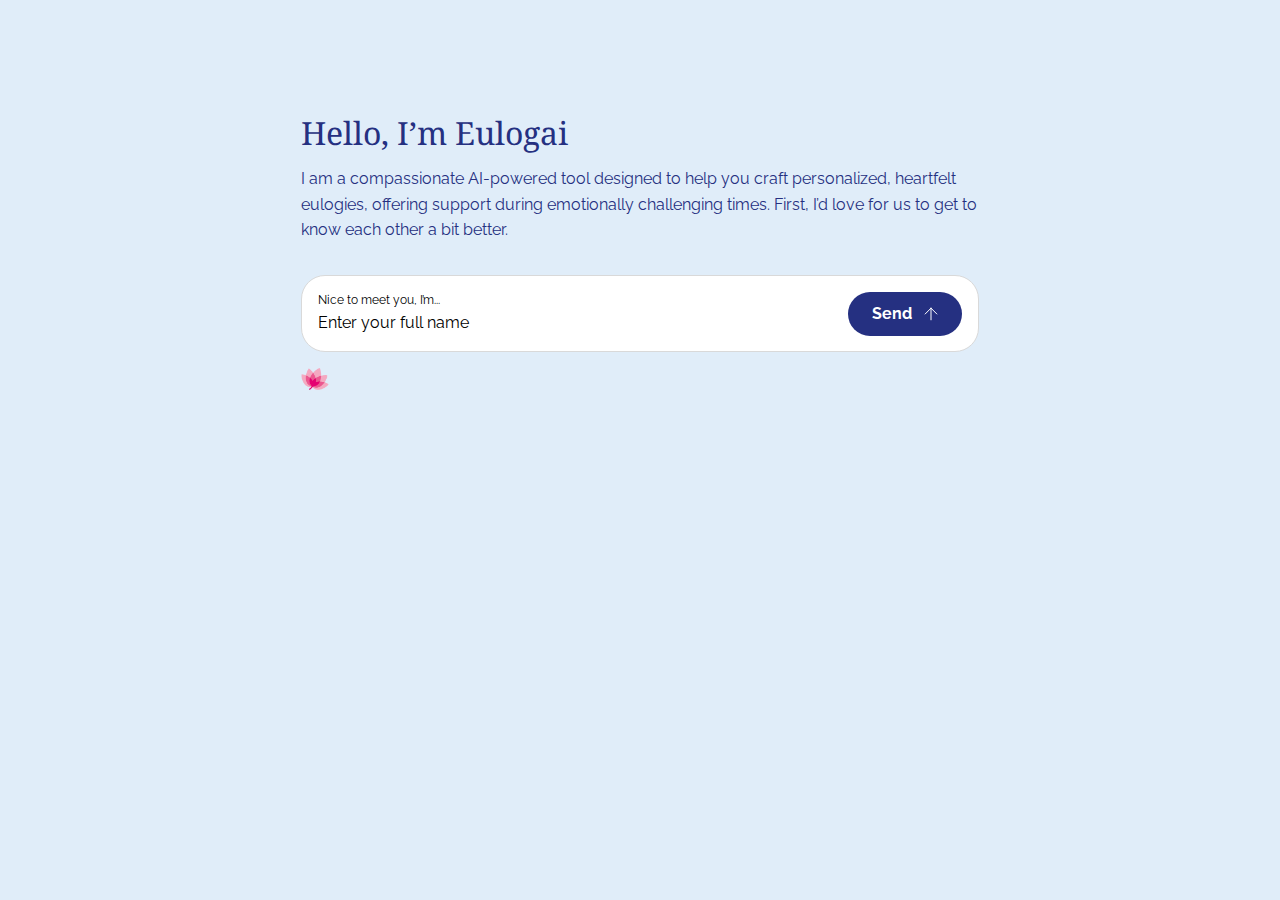
==== commit b993632f: "running: finalDocument" ====
--- a/index.html
+++ b/index.html
@@ -25,6 +25,7 @@
          <div class="chat-wrapper">
             <div class="chat-inner">
 
+               <!-- intro -->
                <div class="chat-anim intro">
                   <div class="sec_title">
                      <h1 class="title">Hello, I’m Eulogai</h1>
@@ -56,6 +57,7 @@
                   <img class="chat_icons" src="assets/images/icons/sec_icons.png" alt="Icons">
                </div>
 
+               <!-- quick note -->
                <div class="chat-anim quick_note " style="display: none;">
                   <div class="sec_title">
                      <h1 class="title">Just a quick note</h1>
@@ -72,6 +74,7 @@
                   <img class="chat_icons" src="assets/images/icons/sec_icons.png" alt="Icons">
                </div>
 
+               <!-- what i do -->
                <div class="chat-anim what-i-do" style="display: none;">
                   <div class="sec_title">
                      <h1 class="title">
@@ -133,6 +136,7 @@
                   </button>
                </div>
 
+               <!-- passed -->
                <div class="chat-anim passed" style="display: none;">
                   <div class="desc">
                      <p>I’m sorry for your loss, and I’d be honored to help you write a meaningful eulogy. To make
@@ -147,38 +151,193 @@
                      </button>
                      <div class="form_input passedName">
                         <label for="passedName">Of course...</label>
-                        <input type="text" name="passedName" id="passedName" placeholder="Their full name" value=""
-                           disabled>
-                     </div>
-                  </div>
-
-                  <img class="chat_icons" src="assets/images/icons/sec_icons.png" alt="Icons">
-
-                  <button class="save-btn" type="submit" style="display: none;" disabled>
-                     Saved <img src="assets/images/icons/icons-1.svg" alt="Icons">
-                  </button>
-               </div>
-
+                        <input type="text" name="passedName" id="passedName" placeholder="Their full name" value="">
+                     </div>
+                  </div>
+
+                  <img class="chat_icons" src="assets/images/icons/sec_icons.png" alt="Icons">
+
+                  <button class="save-btn" type="submit" style="display: none;" disabled>
+                     Saved <img src="assets/images/icons/icons-1.svg" alt="Icons">
+                  </button>
+               </div>
+
+               <!-- relationship -->
                <div class="chat-anim relation" style="display: none;">
                   <div class="desc">
                      <p>Thank you, and what was your relationship to Chris?</p>
                   </div>
-                  <div class="form-group">
-                     <button class="anim-btn" type="submit">Send <img src="assets/images/icons/arrow-1.svg"
+                  <div class="form-group relation">
+                     <button class="anim-btn relationBtn" type="submit">Send <img src="assets/images/icons/arrow-1.svg"
                            alt="Icons"></button>
-                     <div class="form_input">
-                        <label for="nameSix">Sure thing,</label>
-                        <input type="text" name="nameSix" id="nameSix" placeholder="Chris was my.." required="">
-                     </div>
-                  </div>
-
-                  <img class="chat_icons" src="assets/images/icons/sec_icons.png" alt="Icons">
+                     <div class="form_input relation">
+                        <label for="relation">Sure thing,</label>
+                        <input type="text" name="relation" id="realtion" placeholder="Chris was my.." value="">
+                     </div>
+                  </div>
+
+                  <img class="chat_icons" src="assets/images/icons/sec_icons.png" alt="Icons">
+
+                  <button class="save-btn" type="submit" style="display: none;" disabled>
+                     Saved <img src="assets/images/icons/icons-1.svg" alt="Icons">
+                  </button>
+               </div>
+
+               <!-- story -->
+               <div class="chat-anim story" style="display: none;">
+                  <div class="desc">
+                     <p>Thank you for sharing that, and I'm truly sorry for the loss of your close friend, Chris.
+                        To help me write something that truly honours him, could you tell me the tone of voice
+                        that would that would be best?</p>
+                  </div>
+
+                  <div class="cart-inner">
+                     <button class="cart-item style-2">
+                        <h3 class="title">
+                           <img src="assets/images/icons/warm.svg" alt="Icons">
+                           Warm & Compassionate
+                        </h3>
+                        <div class="desc">
+                           <p>Gentle and heartfelt, perfect for creatinga comforting, personal tone.</p>
+                           <img class="arrow" src="assets/images/icons/arrow-3.svg" alt="Icons">
+                        </div>
+                     </button>
+                     <button class="cart-item style-2">
+                        <h3 class="title">
+                           <img src="assets/images/icons/formal.svg" alt="Icons">
+                           Formal & Respectful
+                        </h3>
+                        <div class="desc">
+                           <p>Professional and traditional, ideal for thoseseeking a more dignified tone.</p>
+                           <img class="arrow" src="assets/images/icons/arrow-3.svg" alt="Icons">
+                        </div>
+                     </button>
+                     <button class="cart-item style-2">
+                        <h3 class="title">
+                           <img src="assets/images/icons/poetic.svg" alt="Icons">
+                           Poetic & Reflective
+                        </h3>
+                        <div class="desc">
+                           <p>Elegant and thoughtful, focusing ondeep emotions for a more artistic tribute.</p>
+                           <img class="arrow" src="assets/images/icons/arrow-3.svg" alt="Icons">
+                        </div>
+                     </button>
+                     <button class="cart-item style-2">
+                        <h3 class="title">
+                           <img src="assets/images/icons/optimistic.svg" alt="Icons">
+                           Optimistic & Uplifting
+                        </h3>
+                        <div class="desc">
+                           <p>Positive and hopeful, highlighting the joyand achievements of a life well-lived.</p>
+                           <img class="arrow" src="assets/images/icons/arrow-3.svg" alt="Icons">
+                        </div>
+                     </button>
+                  </div>
+
+                  <img class="chat_icons" src="assets/images/icons/sec_icons.png" alt="Icons">
+
+                  <button class="save-btn" type="submit" style="display: none;" disabled>
+                     Saved <img src="assets/images/icons/icons-1.svg" alt="Icons">
+                  </button>
+               </div>
+
+               <!-- confirmation -->
+               <div class="chat-anim confirmation" style="display: none;">
+                  <div class="sec_title">
+                     <h1 class="title">Thank you for confirming that.</h1>
+                  </div>
+                  <div class="chat-content">
+                     <div class="desc">
+                        <p>To help me write something meaningful, could you please tell me a bit more about Chris?</p>
+                        <p>Some things you might consider sharing are:</p>
+                        <ul>
+                           <li>What made him a great friend to you?</li>
+                           <li>Are there any specific memories, stories or moments that stand out when you think about
+                              him?</li>
+                           <li>How would you describe his personality or the way he impacted those around him?</li>
+                        </ul>
+                        <p>These details will help me create a eulogy that feels deeply personal and heartfelt. Take you
+                           time.</p>
+                     </div>
+                  </div>
+
+                  <div class="form-group confirmation">
+                     <button class="anim-btn confirmationBtn" type="submit">Send <img
+                           src="assets/images/icons/arrow-1.svg" alt="Icons"></button>
+                     <div class="form_input ">
+                        <textarea name="confirmation" id="confirmation" onkeyup="textAreaAdjust(this)"
+                           style="overflow:hidden" placeholder="Reply to Eulogia..."></textarea>
+                     </div>
+                  </div>
+
+                  <img class="chat_icons" src="assets/images/icons/sec_icons.png" alt="Icons">
+
+                  <button class="save-btn" type="submit" style="display: none;" disabled>
+                     Saved <img src="assets/images/icons/icons-1.svg" alt="Icons">
+                  </button>
+               </div>
+
+               <!-- sharing -->
+               <div class="chat-anim sharing" style="display: none;">
+                  <div class="desc">
+                     <p>Thank you for sharing those beautiful details about Chris. Here's an uplifting and optimistic
+                        eulogy that reflects the friendship you shared and his vibrant personality:</p>
+                  </div>
+
+                  <button class="document-btn finalBtn">
+                     <h3 class="title"><img src="assets/images/icons/document.svg" alt="Icons">Eulogy for Chris</h3>
+                     <span>Click to open document <img src="assets/images/icons/arrow-3.svg" alt="Icons"></span>
+                  </button>
+
+                  <img class="chat_icons" src="assets/images/icons/sec_icons.png" alt="Icons">
+               </div>
+            </div>
+
+            <div class="document-wrap">
+               <div class="document-top">
+                  <span><img src="assets/images/icons/arrow-4.svg" alt="Icons">Eulogy for Chris</span>
+                  <h2 class="title">Eulogy for Chris</h2>
+                  <span class="sub-title">Good morning everyone,</span>
+               </div>
+               <div class="document-desc">
+                  <p>We gather here today not to dwell on sadness, but to celebrate the life of an incredible
+                     person—Chris. To me, Chris wasn’t just a colleague or a friend. He was a constant, a person I could
+                     always count on, and someone who brought lightness and laughter wherever he went.</p>
+                  <p>One of the things that always stood out about Chris was the way he looked out for me, especially at
+                     work. No matter how busy things got, he had a way of making everything seem easier—whether through
+                     a quick bit of advice, a shared laugh, or one of our many inside jokes. Chris had this ability to
+                     turn a stressful moment into something manageable. His presence was always a comfort.</p>
+                  <p>One of our favorite pastimes was going to watch cricket together. Chris was a massive England
+                     cricket fan, and I don’t think I’ll ever forget his excitement whenever his team was playing. His
+                     passion for the game was infectious, and I’ll miss those afternoons, sitting side by side, sharing
+                     commentary and laughs as we cheered for England. Even when they lost, Chris kept the mood
+                     light—usually with one of his quick jokes or loud, booming laughter that made everyone around
+                     smile.</p>
+                  <p>Chris’s personality was larger than life. His sense of humor was sharp, and he had this intensity
+                     that made everything feel more alive. Whether he was cracking a joke or getting passionate about
+                     something he believed in, you couldn’t help but be drawn in by his energy. People loved being
+                     around him because he had a way of making life more fun, more colorful.</p>
+                  <p>Though Chris is no longer with us in person, I believe his spirit will always be a part of our
+                     lives. His laughter, his warmth, and his friendship will never fade. We’ll carry those memories
+                     with us, and in that way, he’ll always be close by.</p>
+               </div>
+               <div class="document-button">
+                  <span>Last edited 1 minute ago</span>
+                  <button class="download-btn" type="submit">Download <img src="assets/images/icons/down.svg"
+                        alt="Icons"></button>
                </div>
             </div>
          </div>
       </section>
       <!-- end: eulogai-group -->
+
    </main>
+   <script>
+      function textAreaAdjust(element) {
+         element.style.height = "1px";
+         element.style.height = 1 + element.scrollHeight + "px";
+      }
+   </script>
 
    <!-- JS here -->
    <script src="assets/js/jquery.min.js"></script>
--- a/assets/css/main.css
+++ b/assets/css/main.css
@@ -351,6 +351,8 @@
   padding: 0 30px;
   height: 100vh;
   overflow: hidden;
+  position: relative;
+  z-index: 1;
 }
 @media only screen and (min-width: 576px) and (max-width: 767px), (max-width: 575px) {
   .eulogai-section {
@@ -359,21 +361,24 @@
 }
 .eulogai-section .chat-wrapper {
   height: 100%;
+  display: block;
+  max-width: 678px;
+  width: 100%;
+  margin-left: auto;
+  margin-right: auto;
 }
 .eulogai-section .chat-wrapper .chat-inner {
-  display: -webkit-box;
-  display: -ms-flexbox;
-  display: flex;
+  max-width: 678px;
+  width: 100%;
+  height: 100%;
+  display: -webkit-inline-box;
+  display: -ms-inline-flexbox;
+  display: inline-flex;
   -webkit-box-orient: vertical;
   -webkit-box-direction: normal;
       -ms-flex-direction: column;
           flex-direction: column;
   position: relative;
-  max-width: 678px;
-  width: 100%;
-  margin-left: auto;
-  margin-right: auto;
-  height: 100%;
   -webkit-transition: top 1s ease;
   transition: top 1s ease; /* Adjust the duration and easing as needed */
 }
@@ -399,13 +404,29 @@
 }
 
 .document-wrap {
+  position: relative;
+  top: 50%;
+  right: 20px;
   max-width: 680px;
   width: 100%;
-  margin-left: auto;
   background: var(--tj-color-common-white);
   border: 1px solid var(--tj-color-border-2);
   border-radius: 16px;
   padding: 24px 16px;
+  height: calc(100vh - 40px);
+  overflow: auto;
+  -webkit-transform: translate(0, -50%);
+      -ms-transform: translate(0, -50%);
+          transform: translate(0, -50%);
+  -webkit-transition: -webkit-transform 1s ease;
+  transition: -webkit-transform 1s ease;
+  transition: transform 1s ease;
+  transition: transform 1s ease, -webkit-transform 1s ease;
+}
+.document-wrap.show {
+  -webkit-transform: translate(0, -50%);
+      -ms-transform: translate(0, -50%);
+          transform: translate(0, -50%);
 }
 .document-wrap .document-top {
   margin-bottom: 10px;
@@ -471,7 +492,7 @@
   margin-top: 16px;
 }
 .chat-anim .chat-content {
-  margin-bottom: 32px;
+  margin-bottom: 16px;
 }
 .chat-anim .chat-content .desc p:first-child {
   margin-bottom: 20px;
@@ -482,26 +503,8 @@
 .chat-anim .chat-content .desc ul {
   padding-left: 30px;
 }
-.chat-anim .chat-content .chat-list {
-  margin-bottom: 20px;
-  padding-left: 30px;
-}
-.chat-anim .chat-content .chat-list ul {
-  margin: 0;
-  padding: 0;
-}
-.chat-anim textarea {
-  width: 100%;
-  min-height: 110px;
-  border: none;
-  resize: none;
-  font-size: 16px;
-  font-family: var(--tj-ff-body);
-  color: var(--tj-color-common-black);
-  line-height: 1.7;
-}
-.chat-anim textarea:focus {
-  outline: none;
+.chat-anim .chat-content .desc ul li::marker {
+  font-size: 10px;
 }
 .chat-anim .document-btn {
   max-width: 330px;
@@ -510,7 +513,7 @@
   border: 1px solid var(--tj-color-border-2);
   border-radius: 16px;
   padding: 31px 16px;
-  margin-top: 32px;
+  margin-top: 16px;
 }
 .chat-anim .document-btn .title {
   display: -webkit-box;
@@ -538,13 +541,15 @@
   max-width: 11px;
   width: 100%;
 }
-.chat-anim.what-i-do {
-  -webkit-box-align: center;
-      -ms-flex-align: center;
-          align-items: center;
-}
 .chat-anim.what-i-do .sec_title {
+  max-width: 500px;
+  width: 100%;
   text-align: center;
+  margin-left: auto;
+  margin-right: auto;
+}
+.chat-anim.what-i-do .sec_title .title {
+  font-size: 40px;
 }
 .chat-anim.what-i-do .cart-inner {
   display: -webkit-box;
@@ -560,33 +565,7 @@
           justify-content: center;
   gap: 20px;
 }
-
-.cart_box {
-  padding-top: 161px;
-  padding-bottom: 16px;
-}
-.cart_box .sec_title {
-  max-width: 500px;
-  width: 100%;
-  margin-left: auto;
-  margin-right: auto;
-  text-align: center;
-}
-.cart_box .sec_title .title {
-  display: -webkit-box;
-  display: -ms-flexbox;
-  display: flex;
-  -webkit-box-align: center;
-      -ms-flex-align: center;
-          align-items: center;
-  gap: 8px;
-  font-size: 40px;
-}
-.cart_box .sec_title .title img {
-  max-width: 47px;
-  width: 100%;
-}
-.cart_box .cart-inner {
+.chat-anim.story .cart-inner {
   display: -webkit-box;
   display: -ms-flexbox;
   display: flex;
@@ -595,11 +574,44 @@
   -webkit-box-align: center;
       -ms-flex-align: center;
           align-items: center;
-  -webkit-column-gap: 20px;
-     -moz-column-gap: 20px;
-          column-gap: 20px;
-  row-gap: 20px;
-  margin-bottom: 24px;
+  -webkit-box-pack: center;
+      -ms-flex-pack: center;
+          justify-content: center;
+  gap: 20px;
+  margin-top: 16px;
+}
+.chat-anim.confirmation .sec_title {
+  margin-bottom: 0;
+}
+.chat-anim.confirmation .sec_title .title {
+  margin-bottom: 0;
+}
+.chat-anim.confirmation .confirmationBtn {
+  top: 50%;
+  -webkit-transform: translateY(-50%);
+      -ms-transform: translateY(-50%);
+          transform: translateY(-50%);
+}
+
+.sec_title .title {
+  display: -webkit-inline-box;
+  display: -ms-inline-flexbox;
+  display: inline-flex;
+  -webkit-box-align: center;
+      -ms-flex-align: center;
+          align-items: center;
+  gap: 8px;
+  font-size: 32px;
+  line-height: 1.1;
+  margin: 0;
+}
+.sec_title .title img {
+  max-width: 47px;
+  width: 100%;
+}
+.sec_title .title .desc {
+  display: block;
+  margin-top: 16px;
 }
 
 .cart-anim .desc {
@@ -613,44 +625,6 @@
 }
 .cart-anim .form-group .form_input {
   margin-bottom: 0;
-}
-.cart-anim .cart-style-2 {
-  display: -webkit-box;
-  display: -ms-flexbox;
-  display: flex;
-  -ms-flex-wrap: wrap;
-      flex-wrap: wrap;
-  flex-wrap: wrap;
-  -webkit-box-align: center;
-      -ms-flex-align: center;
-          align-items: center;
-  -webkit-column-gap: 20px;
-     -moz-column-gap: 20px;
-          column-gap: 20px;
-  row-gap: 20px;
-}
-.cart-anim .cart-style-2 .cart-item .desc {
-  display: -webkit-box;
-  display: -ms-flexbox;
-  display: flex;
-  -webkit-box-align: center;
-      -ms-flex-align: center;
-          align-items: center;
-  gap: 8px;
-  font-size: 14px;
-  color: var(--tj-color-common-black);
-  line-height: 1.7;
-  margin-bottom: 0;
-}
-.cart-anim .cart-style-2 .cart-item.active {
-  background: var(--tj-color-theme-primary);
-}
-.cart-anim .cart-style-2 .cart-item.active .desc {
-  color: var(--tj-color-common-white);
-}
-.cart-anim .cart-style-2 .cart-item.active .img-1 {
-  -webkit-filter: brightness(0) invert(1);
-          filter: brightness(0) invert(1);
 }
 
 .cart-item {
@@ -693,10 +667,39 @@
   color: var(--tj-color-common-black);
   font-family: var(--tj-ff-body);
 }
+.cart-item.style-2 .title {
+  margin: 0;
+}
+.cart-item.style-2 .desc {
+  margin-top: 10px;
+  display: -webkit-box;
+  display: -ms-flexbox;
+  display: flex;
+  -webkit-box-align: center;
+      -ms-flex-align: center;
+          align-items: center;
+  gap: 8px;
+  font-size: 14px;
+  color: var(--tj-color-common-black);
+  line-height: 1.7;
+  text-align: left;
+  font-family: var(--tj-ff-body);
+}
+.cart-item.style-2 .desc p {
+  margin: 0;
+  width: calc(100% - 22px);
+}
+.cart-item.style-2 .desc img {
+  -webkit-filter: brightness(0) invert(1);
+          filter: brightness(0) invert(1);
+}
 .cart-item.active {
   background: var(--tj-color-theme-primary);
 }
 .cart-item.active .title {
+  color: var(--tj-color-common-white);
+}
+.cart-item.active .desc {
   color: var(--tj-color-common-white);
 }
 .cart-item.active .cart-btn {
@@ -758,7 +761,8 @@
 .form_input {
   width: 100%;
 }
-.form_input input {
+.form_input input,
+.form_input textarea {
   font-size: 16px;
   font-family: var(--tj-ff-body);
   color: var(--tj-color-common-black);
@@ -768,28 +772,42 @@
   padding-right: 125px;
   background-color: transparent;
 }
-.form_input input::-ms-input-placeholder {
+.form_input input::-ms-input-placeholder,
+.form_input textarea::-ms-input-placeholder {
   color: var(--tj-color-common-black);
   font-size: 16px;
 }
-.form_input input::-webkit-input-placeholder {
+.form_input input::-webkit-input-placeholder, .form_input textarea::-webkit-input-placeholder {
   color: var(--tj-color-common-black);
   font-size: 16px;
 }
-.form_input input::-moz-placeholder {
+.form_input input::-moz-placeholder, .form_input textarea::-moz-placeholder {
   color: var(--tj-color-common-black);
   font-size: 16px;
 }
-.form_input input:-ms-input-placeholder {
+.form_input input:-ms-input-placeholder, .form_input textarea:-ms-input-placeholder {
   color: var(--tj-color-common-black);
   font-size: 16px;
 }
-.form_input input::placeholder {
+.form_input input::-ms-input-placeholder, .form_input textarea::-ms-input-placeholder {
   color: var(--tj-color-common-black);
   font-size: 16px;
 }
-.form_input input:focus {
+.form_input input::placeholder,
+.form_input textarea::placeholder {
+  color: var(--tj-color-common-black);
+  font-size: 16px;
+}
+.form_input input:focus, .form_input input:focus-visible,
+.form_input textarea:focus,
+.form_input textarea:focus-visible {
   outline: none;
+  -webkit-box-shadow: 0 0 0;
+          box-shadow: 0 0 0;
+}
+.form_input textarea {
+  min-height: 20px;
+  resize: none;
 }
 
 /* !END: Theme Form CSS *//*# sourceMappingURL=main.css.map */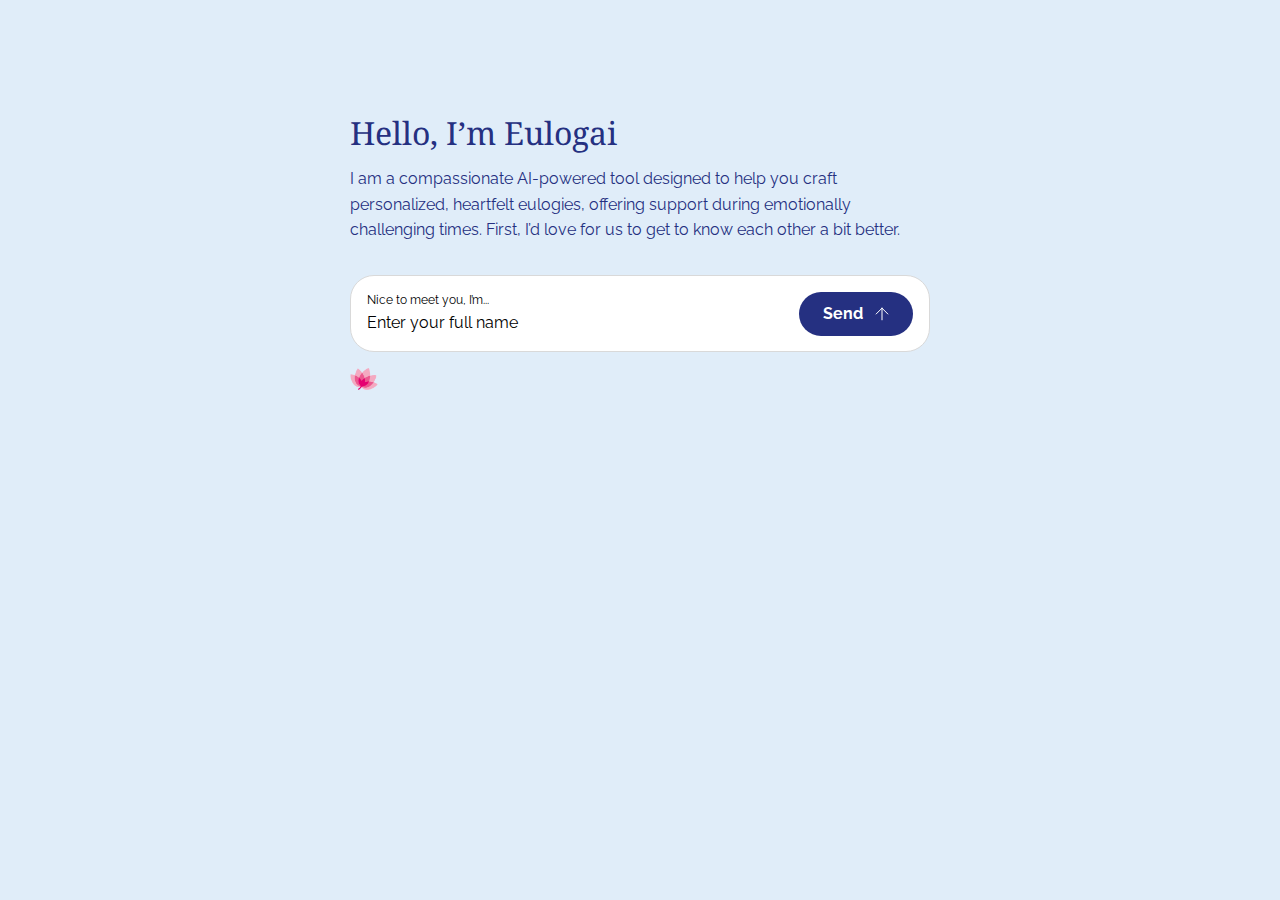
==== commit 88e950bc: "done: All done with final document load" ====
--- a/index.html
+++ b/index.html
@@ -293,7 +293,10 @@
                </div>
             </div>
 
-            <div class="document-wrap">
+            <div class="document-wrap ">
+
+               <button class="close_document"><img src="./assets/images/icons/cross.svg" alt=""></button>
+
                <div class="document-top">
                   <span><img src="assets/images/icons/arrow-4.svg" alt="Icons">Eulogy for Chris</span>
                   <h2 class="title">Eulogy for Chris</h2>
--- a/assets/css/main.css
+++ b/assets/css/main.css
@@ -179,10 +179,14 @@
   text-transform: capitalize;
 }
 
+* {
+  scrollbar-width: thin;
+  scrollbar-color: var(--tj-color-theme-primary) var(--tj-color-grey-2);
+}
+
 ::-webkit-scrollbar {
   height: 4px;
-  width: 4px;
-  background: transparent;
+  width: 6px;
 }
 
 ::-webkit-scrollbar-thumb {
@@ -354,33 +358,35 @@
   position: relative;
   z-index: 1;
 }
-@media only screen and (min-width: 576px) and (max-width: 767px), (max-width: 575px) {
-  .eulogai-section {
-    padding: 0 20px;
-  }
-}
 .eulogai-section .chat-wrapper {
   height: 100%;
   display: block;
+  width: 100%;
+}
+.eulogai-section .chat-wrapper.finalDocument .chat-inner {
+  -webkit-transform: translateX(-110px);
+      -ms-transform: translateX(-110px);
+          transform: translateX(-110px);
+}
+.eulogai-section .chat-wrapper .chat-inner {
   max-width: 678px;
   width: 100%;
+  height: 100%;
   margin-left: auto;
   margin-right: auto;
-}
-.eulogai-section .chat-wrapper .chat-inner {
-  max-width: 678px;
-  width: 100%;
-  height: 100%;
-  display: -webkit-inline-box;
-  display: -ms-inline-flexbox;
-  display: inline-flex;
+  display: -webkit-box;
+  display: -ms-flexbox;
+  display: flex;
   -webkit-box-orient: vertical;
   -webkit-box-direction: normal;
       -ms-flex-direction: column;
           flex-direction: column;
   position: relative;
-  -webkit-transition: top 1s ease;
-  transition: top 1s ease; /* Adjust the duration and easing as needed */
+  -webkit-transition: top 1s ease, -webkit-transform 1s ease;
+  transition: top 1s ease, -webkit-transform 1s ease;
+  transition: top 1s ease, transform 1s ease;
+  transition: top 1s ease, transform 1s ease, -webkit-transform 1s ease; /* Adjust the duration and easing as needed */
+  gap: 32px;
 }
 .eulogai-section .chat-wrapper .chat-inner .chat_icons {
   max-width: 28px;
@@ -402,9 +408,60 @@
       -ms-transform: translateY(0);
           transform: translateY(0);
 }
+@media only screen and (min-width: 1700px) and (max-width: 1899px) {
+  .eulogai-section .chat-wrapper.finalDocument .chat-inner {
+    -webkit-transform: translateX(-170px);
+        -ms-transform: translateX(-170px);
+            transform: translateX(-170px);
+  }
+  .eulogai-section .chat-wrapper .document-wrap {
+    max-width: 650px;
+  }
+}
+@media only screen and (min-width: 1600px) and (max-width: 1699px) {
+  .eulogai-section .chat-wrapper.finalDocument .chat-inner {
+    -webkit-transform: translateX(-170px);
+        -ms-transform: translateX(-170px);
+            transform: translateX(-170px);
+  }
+  .eulogai-section .chat-wrapper .document-wrap {
+    max-width: 590px;
+  }
+}
+@media only screen and (min-width: 1400px) and (max-width: 1600px) {
+  .eulogai-section .chat-wrapper.finalDocument .chat-inner {
+    -webkit-transform: translateX(-220px);
+        -ms-transform: translateX(-220px);
+            transform: translateX(-220px);
+  }
+  .eulogai-section .chat-wrapper .chat-inner {
+    max-width: 580px;
+  }
+  .eulogai-section .chat-wrapper .document-wrap {
+    max-width: 590px;
+  }
+}
+@media only screen and (min-width: 1200px) and (max-width: 1399px) {
+  .eulogai-section .chat-wrapper.finalDocument .chat-inner {
+    -webkit-transform: translateX(-285px);
+        -ms-transform: translateX(-285px);
+            transform: translateX(-285px);
+  }
+  .eulogai-section .chat-wrapper .chat-inner {
+    max-width: 580px;
+  }
+  .eulogai-section .chat-wrapper .document-wrap {
+    max-width: 560px;
+  }
+}
+@media only screen and (min-width: 576px) and (max-width: 767px), (max-width: 575px) {
+  .eulogai-section {
+    padding: 0 20px;
+  }
+}
 
 .document-wrap {
-  position: relative;
+  position: fixed;
   top: 50%;
   right: 20px;
   max-width: 680px;
@@ -412,40 +469,52 @@
   background: var(--tj-color-common-white);
   border: 1px solid var(--tj-color-border-2);
   border-radius: 16px;
-  padding: 24px 16px;
+  padding: 120px 16px 70px 16px;
   height: calc(100vh - 40px);
-  overflow: auto;
-  -webkit-transform: translate(0, -50%);
-      -ms-transform: translate(0, -50%);
-          transform: translate(0, -50%);
+  overflow: hidden;
+  -webkit-transform: translate(110%, -50%);
+      -ms-transform: translate(110%, -50%);
+          transform: translate(110%, -50%);
   -webkit-transition: -webkit-transform 1s ease;
   transition: -webkit-transform 1s ease;
   transition: transform 1s ease;
   transition: transform 1s ease, -webkit-transform 1s ease;
+  z-index: 3;
 }
 .document-wrap.show {
   -webkit-transform: translate(0, -50%);
       -ms-transform: translate(0, -50%);
           transform: translate(0, -50%);
 }
+.document-wrap .close_document {
+  display: -webkit-inline-box;
+  display: -ms-inline-flexbox;
+  display: inline-flex;
+  -webkit-box-align: center;
+      -ms-flex-align: center;
+          align-items: center;
+  -webkit-box-pack: center;
+      -ms-flex-pack: center;
+          justify-content: center;
+  width: 20px;
+  height: 20px;
+  position: absolute;
+  top: 24px;
+  right: 16px;
+  z-index: 4;
+}
 .document-wrap .document-top {
-  margin-bottom: 10px;
-}
-.document-wrap .document-top span {
-  display: -webkit-box;
-  display: -ms-flexbox;
-  display: flex;
-  -webkit-box-align: center;
-      -ms-flex-align: center;
-          align-items: center;
-  gap: 8px;
-}
-.document-wrap .document-top .title {
-  margin-bottom: 10px;
-}
-.document-wrap .document-top .sub-title {
-  font-size: 14px;
-  color: var(--tj-color-common-black);
+  position: fixed;
+  top: 0;
+  left: 0;
+  width: 100%;
+  padding: 24px 16px 10px 16px;
+}
+.document-wrap .document-desc {
+  overflow: auto;
+  height: 100%;
+  padding-right: 25px;
+  scrollbar-color: #e0edf9 var(--tj-color-common-white);
 }
 .document-wrap .document-desc p {
   margin-bottom: 25px;
@@ -454,6 +523,11 @@
   margin-bottom: 0;
 }
 .document-wrap .document-button {
+  background-color: var(--tj-color-common-white);
+  position: fixed;
+  left: 0;
+  bottom: 0;
+  width: 100%;
   display: -webkit-box;
   display: -ms-flexbox;
   display: flex;
@@ -463,12 +537,14 @@
   -webkit-box-pack: justify;
       -ms-flex-pack: justify;
           justify-content: space-between;
-  margin-top: 10px;
+  gap: 15px;
+  padding: 16px;
 }
 .document-wrap .document-button span {
-  display: block;
+  display: inline-block;
   color: var(--tj-color-grey-1);
   font-size: 12px;
+  line-height: 1;
 }
 
 .chat-anim {
@@ -635,6 +711,7 @@
   border-radius: 16px;
   padding: 24px 16px;
   color: inherit;
+  text-align: left;
 }
 .cart-item:focus, .cart-item:focus-visible {
   outline: none;
@@ -646,14 +723,15 @@
   display: -ms-flexbox;
   display: flex;
   gap: 8px;
-  -webkit-box-align: center;
-      -ms-flex-align: center;
-          align-items: center;
+  -webkit-box-align: start;
+      -ms-flex-align: start;
+          align-items: start;
   margin-bottom: 10px;
 }
 .cart-item .title img {
   max-width: 26px;
   width: 100%;
+  margin-top: -4px;
 }
 .cart-item .cart-btn {
   display: -webkit-box;
@@ -708,6 +786,14 @@
 .cart-item.active .cart-btn img {
   -webkit-filter: brightness(0) invert(1);
           filter: brightness(0) invert(1);
+}
+@media only screen and (min-width: 1400px) and (max-width: 1600px), only screen and (min-width: 1200px) and (max-width: 1399px) {
+  .cart-item {
+    max-width: 280px;
+  }
+  .cart-item.style-2 .title {
+    font-size: 18px;
+  }
 }
 
 /* !END: Theme Group CSS */
